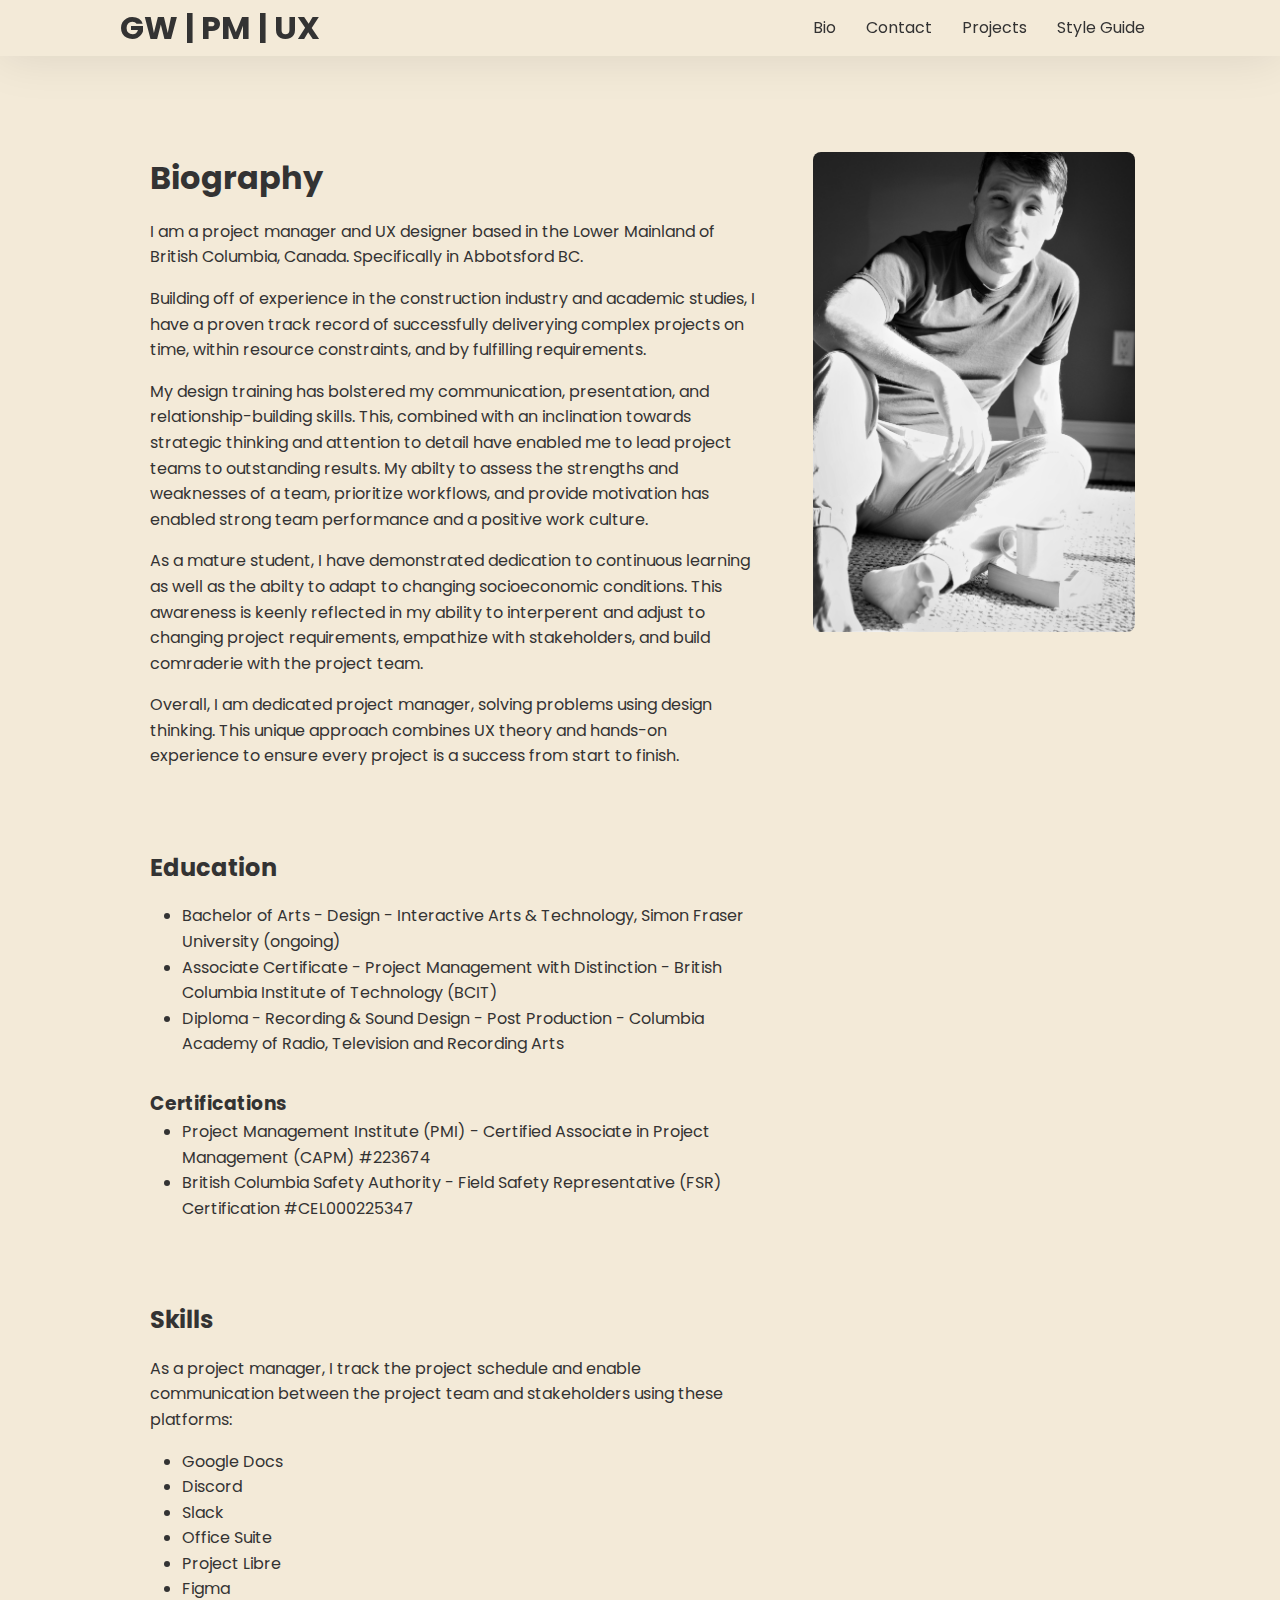
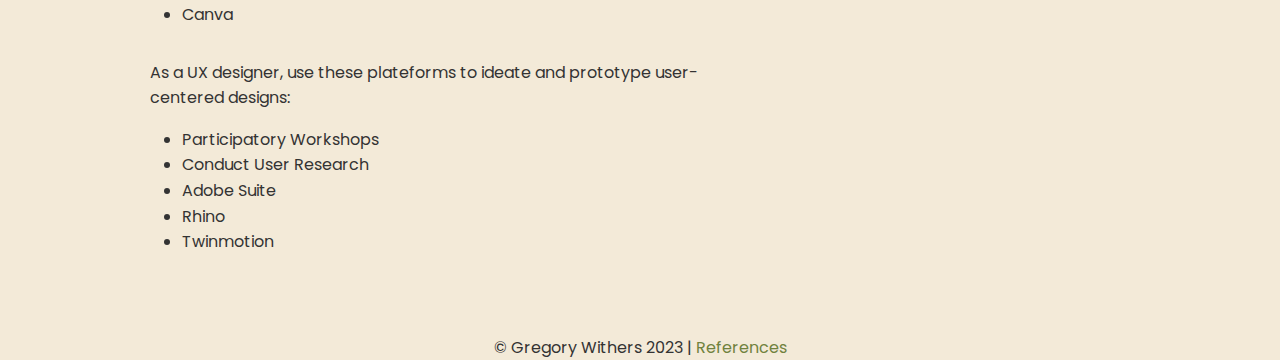
==== bio.html @ a844e64a "add references page and clean up citations" ====
<!DOCTYPE html>
<html lang="en">
<head>
    <meta charset="UTF-8">
    <meta http-equiv="X-UA-Compatible" content="IE=edge">
    <meta name="viewport" content="width=device-width, initial-scale=1.0">

    <link rel="stylesheet" href="/css/style.css">

    <title>Bio - GW | PM | UX</title>
</head>
<body>

    <!-- Wrapper for header content -->
    <header class="showcase">

        <!-- Main container class -->
        <div class="container">
            <nav>
                <h1 class="logo">
                    <a href="index.html">GW | PM | UX</a></h1>
                <ul>
                    <li><a href="bio.html">Bio</a></li>
                    <li><a href="contact.html">Contact</a></li>
                    <li><a href="index.html#projects">Projects</a></li>
                    <li><a href="styleguide.html">Style Guide</a></li>
                </ul>
            </nav>
        </div>

        <!-- STICKY HEADER HERE -->
        <div id="sticky-header">
            <div class="container">
                <nav>
                    <h1 class="logo">
                        <a href="index.html">GW | PM | UX</a></h1>
                    <ul>
                        <li><a href="bio.html">Bio</a></li>
                        <li><a href="contact.html">Contact</a></li>
                        <li><a href="index.html#projects">Projects</a></li>
                        <li><a href="styleguide.html">Style Guide</a></li>
                    </ul>
                </nav>
            </div>
        </div>
    </header>
    
<!-- Tracker div for page scroll -->
<div id="pixel-to-watch"></div>

    <!-- Main Content begins here -->
    <div class="container bio-grid">
        <div class="left-column">
            <div class="container">

                <div class="bio-box">
                <h1>Biography</h1>
                <p class="my-1">
                    I am a project manager and UX designer based in the Lower Mainland of British Columbia, Canada. Specifically in Abbotsford BC.             
                </p>

                <p class="my-1">
                    Building off of experience in the construction industry and academic studies, I have a proven track record of successfully deliverying complex projects on time, within resource constraints, and by fulfilling requirements.
                </p>

                <p class="my-1">
                    My design training has bolstered my communication, presentation, and relationship-building skills. This, combined with an inclination towards strategic thinking and attention to detail have enabled me to lead project teams to outstanding results. My abilty to assess the strengths and weaknesses of a team, prioritize workflows, and provide motivation has enabled strong team performance and a positive work culture.
                </p>

                <p class="my-1">
                    As a mature student, I have demonstrated dedication to continuous learning as well as the abilty to adapt to changing socioeconomic conditions. This awareness is keenly reflected in my ability to interperent and adjust to changing project requirements, empathize with stakeholders, and build comraderie with the project team. 
                </p>

                <p class="my-1">
                    Overall, I am dedicated project manager, solving problems using design thinking. This unique approach combines UX theory and hands-on experience to ensure every project is a success from start to finish. 
                </p>
            </div>
        </div>

            <div class="container">
                <div class="bio-box">
                <h2>Education</h2>

                <p class="my-1">
                    <ul>
                        <li>Bachelor of Arts - Design - Interactive Arts & Technology, Simon Fraser University (ongoing)</li>
                        <li>Associate Certificate - Project Management with Distinction - British Columbia Institute of Technology (BCIT)</li>
                        <li>Diploma - Recording & Sound Design - Post Production - Columbia Academy of Radio, Television and Recording Arts</li>
                    </ul>
                </p>

                <p class="my-1">
                    <h3>Certifications</h3>
                    <ul>
                        <li>Project Management Institute (PMI) - Certified Associate in Project Management (CAPM) #223674</li>
                        <li>British Columbia Safety Authority - Field Safety Representative (FSR) Certification #CEL000225347</li>
                    </ul>
                </p>
            </div>
        </div>

            <div class="container">
                <div class="bio-box">
                <h2>Skills</h2>

                <p class="my-1">
                    As a project manager, I track the project schedule and enable communication between the project team and stakeholders using these platforms:
                    <ul>
                        <li>Google Docs</li>
                        <li>Discord</li>
                        <li>Slack</li>
                        <li>Office Suite</li>
                        <li>Project Libre</li>
                        <li>Figma</li>
                        <li>Canva</li>
                    </ul> 
                </p>

                <p class="my-1">
                    As a UX designer, use these plateforms to ideate and prototype user-centered designs:
                    
                    <ul>
                        <li>Participatory Workshops</li>
                        <li>Conduct User Research</li>
                        <li>Adobe Suite</li>
                        <li>Rhino</li>
                        <li>Twinmotion</li>
                    </ul>
                </p>
            </div>
        </div>
    </div>

        <div class="right-column">

            <img class="hero-image" src="img/GW_self_portrait.jpg">

        </div>
    </div>

    <!-- Footer Content Here -->
    <footer class="container footer">
        <div>
            &#169; Gregory Withers 2023 | <a href="citations.html">References</a>
        </div>
    </footer>

<!-- JS HERE -->
<script src="/js/observer.js"></script>

</body>
</html>
---- css/style.css ----
@import"https://fonts.googleapis.com/css2?family=Poppins:wght@100;300;400;700;900&display=swap";@import"https://fonts.googleapis.com/css2?family=Open+Sans:wght@300;400;700&display=swap";*{box-sizing:border-box;margin:0;padding:0}body{background-color:#f3ead8;font-family:Poppins,Open Sans,Helvetica,Arial,sans-serif;line-height:1.6;color:#333}img{border-radius:8px;height:30rem;-o-object-fit:cover;object-fit:cover;-o-object-position:top;object-position:top;max-width:100%}a{text-decoration:none;color:#70823e}p{max-width:38rem}#projects{padding-top:100px;margin-top:-100px}#project1{padding-top:100px;margin-top:-100px}#project2{padding-top:100px;margin-top:-100px}.showcase{background-color:#f3ead8;color:#333;margin-bottom:6rem}.showcase nav{display:flex;align-items:center;justify-content:space-between}.showcase nav a{text-decoration:none;color:#333;transition:color .25s}.showcase nav a:hover{color:#70823e}.showcase nav ul{display:flex;list-style:none}.showcase nav li{padding:15px}.showcase .hero{padding-right:1.5rem;margin-right:5rem}.showcase .hero-image{height:300px;width:300px}.showcase-content{height:100vh;display:flex;align-items:center;justify-content:center;padding-bottom:7rem}.showcase-content img{width:50%}.showcase-content h1{font-size:50px;line-height:1.2;margin-bottom:.25rem}#sticky-header{position:fixed;top:0;left:0;width:100%;box-shadow:0 0 50px rgba(0,0,0,.1);z-index:1;background-color:#f3ead8;color:#333}#sticky-header nav{display:flex;align-items:center;justify-content:space-between}#sticky-header nav a{text-decoration:none;color:#333;transition:color .25s}#sticky-header nav a:hover{color:#70823e}#sticky-header nav ul{display:flex;list-style:none}#sticky-header nav li{padding:15px}.guide-grid{display:grid;grid-template-columns:1fr 1fr 1fr;-moz-column-gap:3rem;column-gap:3rem}.guide-grid .column,.guide-grid .right,.guide-grid .middle,.guide-grid .left{width:100%;display:flex;flex-direction:column;justify-content:flex-start;margin-top:1rem;margin-bottom:10rem;padding:0}.guide-grid .column p,.guide-grid .right p,.guide-grid .middle p,.guide-grid .left p{margin:1rem 0}.guide-grid .column .container,.guide-grid .right .container,.guide-grid .middle .container,.guide-grid .left .container{margin:0}.guide-grid .example-showcase{background-color:#f3ead8;color:#333;display:flex;flex-direction:column;height:40%}.guide-grid .example-showcase nav{display:flex;flex-direction:column;align-items:left;justify-content:space-between}.guide-grid .example-showcase nav a{text-decoration:none;color:#333;transition:color .25s}.guide-grid .example-showcase nav a:hover{color:#70823e}.guide-grid .example-showcase nav ul{display:flex;flex-direction:column;align-items:left;list-style:none}.guide-grid .example-showcase nav li{padding:0}.font-box{display:flex;flex-direction:column;align-items:left;justify-self:flex-start}.example-font-1{font-family:Poppins}.example-font-2{font-family:Open Sans}.example-font-3{font-family:Helvetica}.example-font-4{font-family:Arial}.example-colour-0,.example-colour-6,.example-colour-5,.example-colour-4,.example-colour-3,.example-colour-2,.example-colour-1{background-color:gray;border-radius:8px;padding:1rem;margin:.5rem 0}.example-colour-1{background-color:#70823e}.example-colour-2{background-color:#dfcf99}.example-colour-3{background-color:#e0b44a}.example-colour-4{background-color:#d8853f}.example-colour-5{background-color:#f3ead8}.example-colour-6{background-color:#866c5a}.example-list{padding:0;margin-left:0;display:flex;flex-direction:column;justify-content:left;align-items:left}.example-nav a{text-decoration:none;color:#333;transition:color .25s}.example-nav a:hover{color:#70823e}.bio-grid{display:grid;grid-template-columns:2fr 1fr}.project-grid{display:grid;grid-template-columns:1fr 1fr;-moz-column-gap:2rem;column-gap:2rem;margin-bottom:6rem}.project-grid .column,.project-grid .guide-grid .left,.guide-grid .project-grid .left,.project-grid .guide-grid .middle,.guide-grid .project-grid .middle,.project-grid .guide-grid .right,.guide-grid .project-grid .right{display:flex;flex-direction:column;justify-content:center;align-items:center;margin-bottom:3rem}.project-title{text-align:center;margin-bottom:1rem}.project-flow{display:flex;flex-direction:column;margin-bottom:6rem}.project-flow .flow-row{display:grid;grid-template-columns:1fr 1fr;-moz-column-gap:2rem;column-gap:2rem;margin-bottom:2rem}.thumb{justify-content:center;max-height:300px;max-width:425px;transition:transform .5s}.thumb:hover{transform:scale(0.95)}.slideshow-container{max-width:1000px;position:relative;margin:auto}.mySlides1,.mySlides2,.mySlides3,.mySlides4,.mySlides5,.mySlides6,.mySlides7,.mySlides8{display:none}.prev,.next{cursor:pointer;position:absolute;top:50%;width:auto;margin-top:-22px;padding:16px;color:#fff;font-size:2rem;font-weight:bold;transition:.6s ease;border-radius:0 3px 3px 0;-webkit-user-select:none;-moz-user-select:none;user-select:none}.next{right:0;border-radius:3px 0 0 3px}.prev:hover,.next:hover{background-color:#f1f1f1;color:#000}.text{color:#f2f2f2;padding:8px 12px;position:absolute;bottom:8px;width:100%;text-align:center}.dot{cursor:pointer;height:15px;width:15px;margin:0 2px;background-color:#bbb;border-radius:50%;display:inline-block;transition:background-color .6s ease}.active,.dot:hover{background-color:#717171}.fade{animation-name:fade;animation-duration:1.5s}@keyframes fade{from{opacity:.4}to{opacity:1}}.video-box{margin-bottom:5rem}.bio-box{margin-bottom:5rem}.bio-box ul{margin-left:2rem;margin-bottom:2rem}.video-box{display:flex;justify-content:center;align-items:center}iframe{margin-top:1rem;margin-bottom:2rem}.container{max-width:1100px;padding:0 30px;margin:0 auto;overflow:auto}.contact-info{display:flex;flex-direction:column;justify-content:space-evenly;align-items:center;height:50vh}footer{text-align:center}#pixel-to-watch{position:absolute;width:1px;height:1px;top:100px;left:0}.references{margin-bottom:5rem}.m-1{margin:1rem}.my-1{margin:1rem 0}.p-1{padding:1rem}.py-1{padding:1rem 0}.m-2{margin:2rem}.my-2{margin:2rem 0}.p-2{padding:2rem}.py-2{padding:2rem 0}.m-3{margin:3rem}.my-3{margin:3rem 0}.p-3{padding:3rem}.py-3{padding:3rem 0}.m-4{margin:4rem}.my-4{margin:4rem 0}.p-4{padding:4rem}.py-4{padding:4rem 0}.m-5{margin:5rem}.my-5{margin:5rem 0}.p-5{padding:5rem}.py-5{padding:5rem 0}.btn-tertiary,.btn-secondary,.btn-primary{display:inline-block;border-radius:5px;padding:8px 20px;margin:3px;max-width:500px;transition:transform .5s}.btn-tertiary:hover,.btn-secondary:hover,.btn-primary:hover{transform:scale(0.95);cursor:pointer}.btn-primary{background-color:#70823e;color:#fff}.btn-secondary{background-color:#94ab52;color:#fff}.btn-tertiary{background-color:#b0c17e;color:#fff}.btn-stack{display:flex;flex-direction:row;justify-content:flex-start;align-items:start}.img-link{-o-object-fit:cover;object-fit:cover;width:200px;height:200px;border-radius:50%;transition:transform .5s}.img-link:hover{transform:scale(0.95)}.image-link-box{display:flex;justify-content:flex-start;align-items:center}@media(max-width: 700px){.showcase .logo{white-space:nowrap}.showcase nav{display:flex;flex-direction:column}.showcase .hero{padding-left:0;padding-right:0;margin-left:0;margin-right:0}.showcase .hero .myRole{margin-top:1rem}.showcase .btn-stack{margin-top:4rem}.showcase-content{text-align:center}.showcase-content img{display:none}.btn-stack{display:flex;flex-direction:column;justify-content:space-evenly;align-items:center}.btn-primary,.btn-secondary,.btn-tertiary{width:100%}.guide-grid{display:grid;grid-template-columns:1fr}}@media(max-width: 800px){.project-grid{display:flex;flex-direction:column}.project-flow{display:flex;flex-direction:column;margin-bottom:6rem}.project-flow .flow-row{display:grid;grid-template-columns:1fr;-moz-column-gap:2rem;column-gap:2rem;margin-bottom:2rem}.bio-grid{display:grid;grid-template-columns:1fr}.hero-image{display:none}}/*# sourceMappingURL=style.css.map */
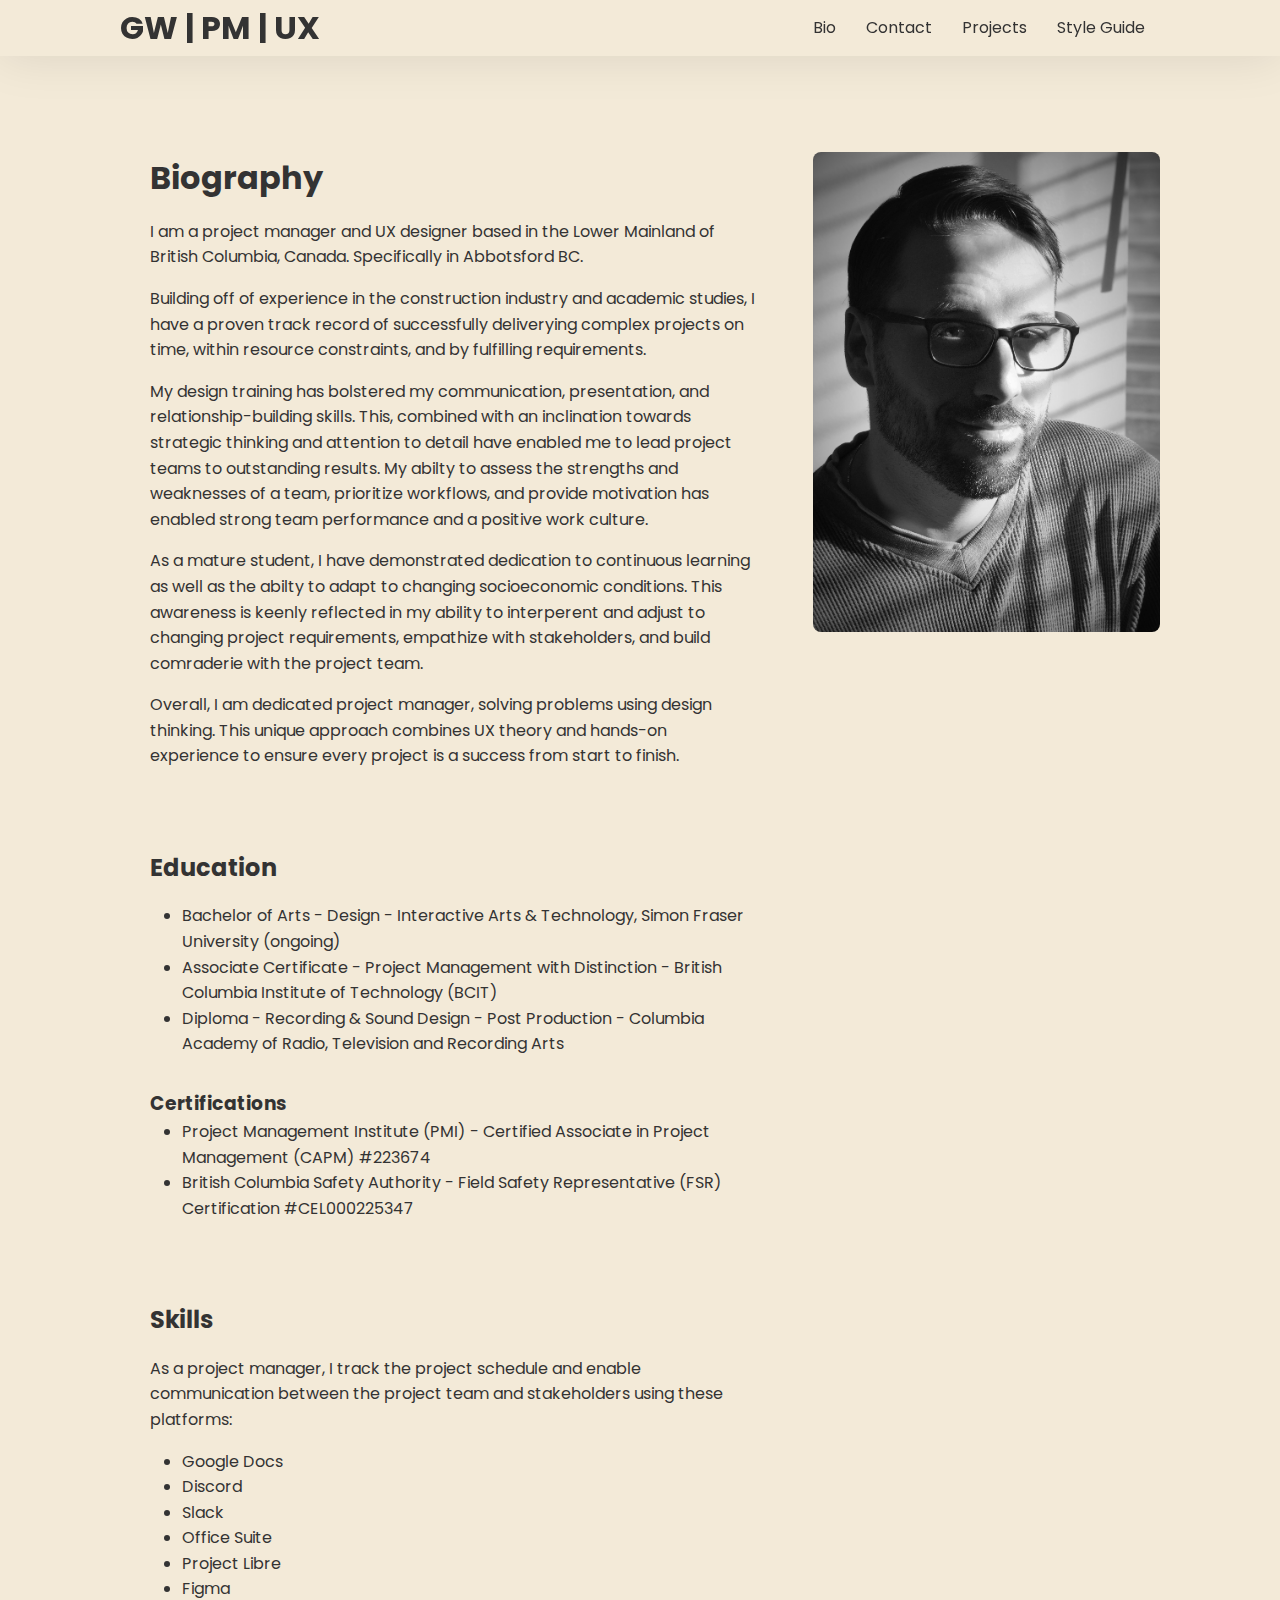
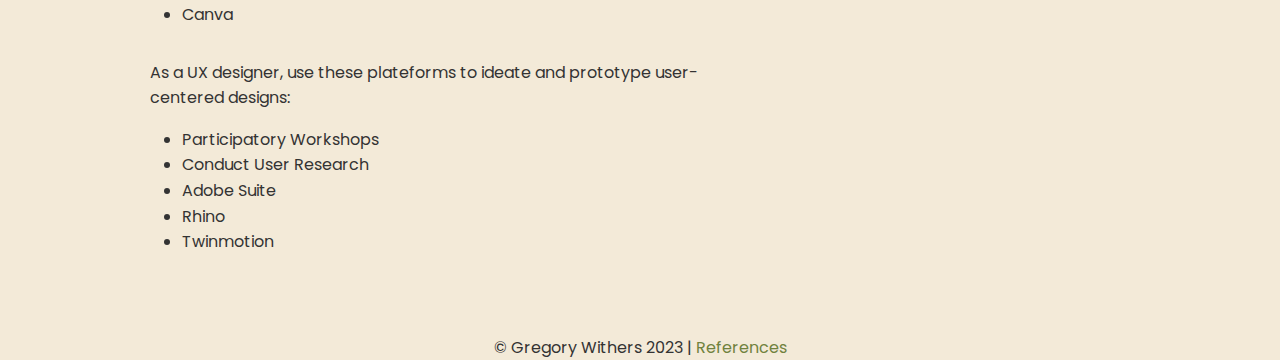
==== commit 4dd07042: "add bio portrait" ====
--- a/bio.html
+++ b/bio.html
@@ -133,7 +133,7 @@
 
         <div class="right-column">
 
-            <img class="hero-image" src="img/GW_self_portrait.jpg">
+            <img class="hero-image" src="img/GW_close_portrait.jpg">
 
         </div>
     </div>
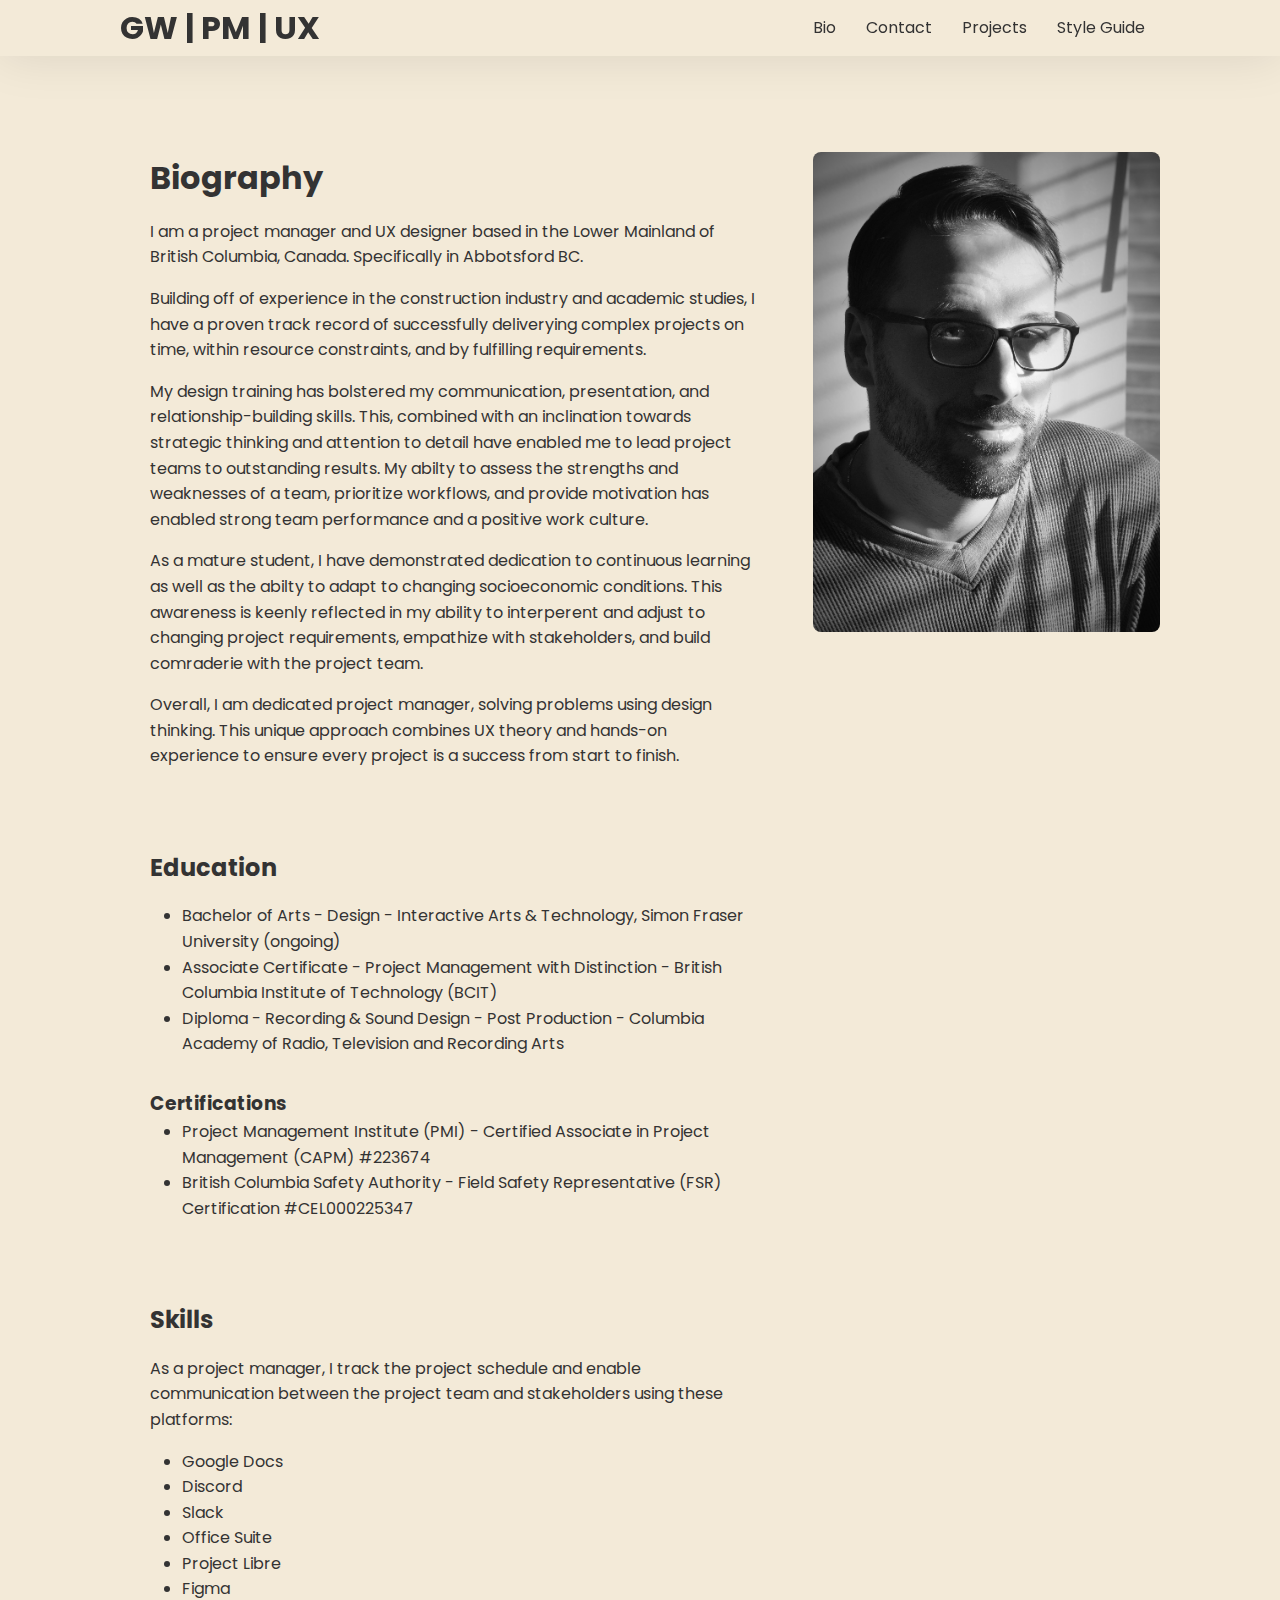
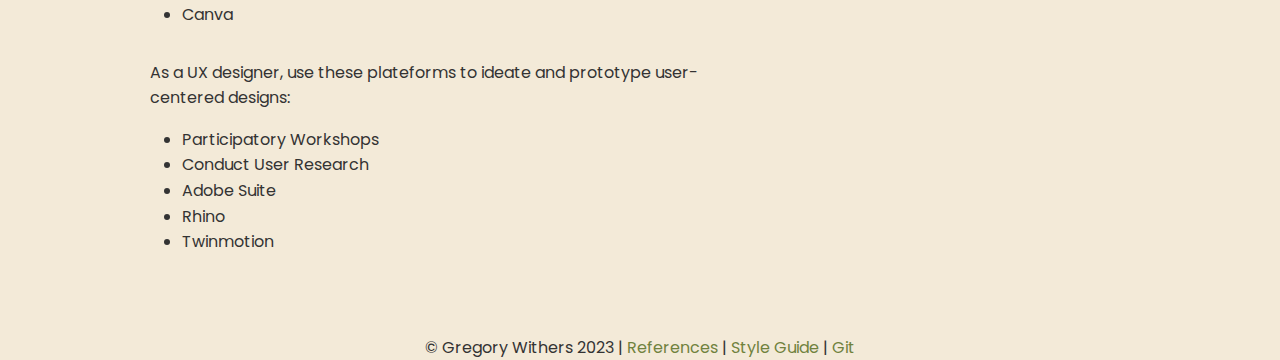
==== commit 8c3f5f31: "update image link and footer with assignment spec" ====
--- a/bio.html
+++ b/bio.html
@@ -141,7 +141,7 @@
     <!-- Footer Content Here -->
     <footer class="container footer">
         <div>
-            &#169; Gregory Withers 2023 | <a href="citations.html">References</a>
+            &#169; Gregory Withers 2023 | <a href="citations.html">References</a> | <a href="styleguide.html">Style Guide</a> | <a href="https://github.com/electricBeard/portfolio">Git</a>
         </div>
     </footer>
 
--- a/css/style.css
+++ b/css/style.css
@@ -1 +1 @@
-@import"https://fonts.googleapis.com/css2?family=Poppins:wght@100;300;400;700;900&display=swap";@import"https://fonts.googleapis.com/css2?family=Open+Sans:wght@300;400;700&display=swap";*{box-sizing:border-box;margin:0;padding:0}body{background-color:#f3ead8;font-family:Poppins,Open Sans,Helvetica,Arial,sans-serif;line-height:1.6;color:#333}img{border-radius:8px;height:30rem;-o-object-fit:cover;object-fit:cover;-o-object-position:top;object-position:top;max-width:100%}a{text-decoration:none;color:#70823e}p{max-width:38rem}#projects{padding-top:100px;margin-top:-100px}#project1{padding-top:100px;margin-top:-100px}#project2{padding-top:100px;margin-top:-100px}.showcase{background-color:#f3ead8;color:#333;margin-bottom:6rem}.showcase nav{display:flex;align-items:center;justify-content:space-between}.showcase nav a{text-decoration:none;color:#333;transition:color .25s}.showcase nav a:hover{color:#70823e}.showcase nav ul{display:flex;list-style:none}.showcase nav li{padding:15px}.showcase .hero{padding-right:1.5rem;margin-right:5rem}.showcase .hero-image{height:300px;width:300px}.showcase-content{height:100vh;display:flex;align-items:center;justify-content:center;padding-bottom:7rem}.showcase-content img{width:50%}.showcase-content h1{font-size:50px;line-height:1.2;margin-bottom:.25rem}#sticky-header{position:fixed;top:0;left:0;width:100%;box-shadow:0 0 50px rgba(0,0,0,.1);z-index:1;background-color:#f3ead8;color:#333}#sticky-header nav{display:flex;align-items:center;justify-content:space-between}#sticky-header nav a{text-decoration:none;color:#333;transition:color .25s}#sticky-header nav a:hover{color:#70823e}#sticky-header nav ul{display:flex;list-style:none}#sticky-header nav li{padding:15px}.guide-grid{display:grid;grid-template-columns:1fr 1fr 1fr;-moz-column-gap:3rem;column-gap:3rem}.guide-grid .column,.guide-grid .right,.guide-grid .middle,.guide-grid .left{width:100%;display:flex;flex-direction:column;justify-content:flex-start;margin-top:1rem;margin-bottom:10rem;padding:0}.guide-grid .column p,.guide-grid .right p,.guide-grid .middle p,.guide-grid .left p{margin:1rem 0}.guide-grid .column .container,.guide-grid .right .container,.guide-grid .middle .container,.guide-grid .left .container{margin:0}.guide-grid .example-showcase{background-color:#f3ead8;color:#333;display:flex;flex-direction:column;height:40%}.guide-grid .example-showcase nav{display:flex;flex-direction:column;align-items:left;justify-content:space-between}.guide-grid .example-showcase nav a{text-decoration:none;color:#333;transition:color .25s}.guide-grid .example-showcase nav a:hover{color:#70823e}.guide-grid .example-showcase nav ul{display:flex;flex-direction:column;align-items:left;list-style:none}.guide-grid .example-showcase nav li{padding:0}.font-box{display:flex;flex-direction:column;align-items:left;justify-self:flex-start}.example-font-1{font-family:Poppins}.example-font-2{font-family:Open Sans}.example-font-3{font-family:Helvetica}.example-font-4{font-family:Arial}.example-colour-0,.example-colour-6,.example-colour-5,.example-colour-4,.example-colour-3,.example-colour-2,.example-colour-1{background-color:gray;border-radius:8px;padding:1rem;margin:.5rem 0}.example-colour-1{background-color:#70823e}.example-colour-2{background-color:#dfcf99}.example-colour-3{background-color:#e0b44a}.example-colour-4{background-color:#d8853f}.example-colour-5{background-color:#f3ead8}.example-colour-6{background-color:#866c5a}.example-list{padding:0;margin-left:0;display:flex;flex-direction:column;justify-content:left;align-items:left}.example-nav a{text-decoration:none;color:#333;transition:color .25s}.example-nav a:hover{color:#70823e}.bio-grid{display:grid;grid-template-columns:2fr 1fr}.project-grid{display:grid;grid-template-columns:1fr 1fr;-moz-column-gap:2rem;column-gap:2rem;margin-bottom:6rem}.project-grid .column,.project-grid .guide-grid .left,.guide-grid .project-grid .left,.project-grid .guide-grid .middle,.guide-grid .project-grid .middle,.project-grid .guide-grid .right,.guide-grid .project-grid .right{display:flex;flex-direction:column;justify-content:center;align-items:center;margin-bottom:3rem}.project-title{text-align:center;margin-bottom:1rem}.project-flow{display:flex;flex-direction:column;margin-bottom:6rem}.project-flow .flow-row{display:grid;grid-template-columns:1fr 1fr;-moz-column-gap:2rem;column-gap:2rem;margin-bottom:2rem}.thumb{justify-content:center;max-height:300px;max-width:425px;transition:transform .5s}.thumb:hover{transform:scale(0.95)}.slideshow-container{max-width:1000px;position:relative;margin:auto}.mySlides1,.mySlides2,.mySlides3,.mySlides4,.mySlides5,.mySlides6,.mySlides7,.mySlides8{display:none}.prev,.next{cursor:pointer;position:absolute;top:50%;width:auto;margin-top:-22px;padding:16px;color:#fff;font-size:2rem;font-weight:bold;transition:.6s ease;border-radius:0 3px 3px 0;-webkit-user-select:none;-moz-user-select:none;user-select:none}.next{right:0;border-radius:3px 0 0 3px}.prev:hover,.next:hover{background-color:#f1f1f1;color:#000}.text{color:#f2f2f2;padding:8px 12px;position:absolute;bottom:8px;width:100%;text-align:center}.dot{cursor:pointer;height:15px;width:15px;margin:0 2px;background-color:#bbb;border-radius:50%;display:inline-block;transition:background-color .6s ease}.active,.dot:hover{background-color:#717171}.fade{animation-name:fade;animation-duration:1.5s}@keyframes fade{from{opacity:.4}to{opacity:1}}.video-box{margin-bottom:5rem}.bio-box{margin-bottom:5rem}.bio-box ul{margin-left:2rem;margin-bottom:2rem}.video-box{display:flex;justify-content:center;align-items:center}iframe{margin-top:1rem;margin-bottom:2rem}.container{max-width:1100px;padding:0 30px;margin:0 auto;overflow:auto}.contact-info{display:flex;flex-direction:column;justify-content:space-evenly;align-items:center;height:50vh}footer{text-align:center}#pixel-to-watch{position:absolute;width:1px;height:1px;top:100px;left:0}.references{margin-bottom:5rem}.m-1{margin:1rem}.my-1{margin:1rem 0}.p-1{padding:1rem}.py-1{padding:1rem 0}.m-2{margin:2rem}.my-2{margin:2rem 0}.p-2{padding:2rem}.py-2{padding:2rem 0}.m-3{margin:3rem}.my-3{margin:3rem 0}.p-3{padding:3rem}.py-3{padding:3rem 0}.m-4{margin:4rem}.my-4{margin:4rem 0}.p-4{padding:4rem}.py-4{padding:4rem 0}.m-5{margin:5rem}.my-5{margin:5rem 0}.p-5{padding:5rem}.py-5{padding:5rem 0}.btn-tertiary,.btn-secondary,.btn-primary{display:inline-block;border-radius:5px;padding:8px 20px;margin:3px;max-width:500px;transition:transform .5s}.btn-tertiary:hover,.btn-secondary:hover,.btn-primary:hover{transform:scale(0.95);cursor:pointer}.btn-primary{background-color:#70823e;color:#fff}.btn-secondary{background-color:#94ab52;color:#fff}.btn-tertiary{background-color:#b0c17e;color:#fff}.btn-stack{display:flex;flex-direction:row;justify-content:flex-start;align-items:start}.img-link{-o-object-fit:cover;object-fit:cover;width:200px;height:200px;border-radius:50%;transition:transform .5s}.img-link:hover{transform:scale(0.95)}.image-link-box{display:flex;justify-content:flex-start;align-items:center}@media(max-width: 700px){.showcase .logo{white-space:nowrap}.showcase nav{display:flex;flex-direction:column}.showcase .hero{padding-left:0;padding-right:0;margin-left:0;margin-right:0}.showcase .hero .myRole{margin-top:1rem}.showcase .btn-stack{margin-top:4rem}.showcase-content{text-align:center}.showcase-content img{display:none}.btn-stack{display:flex;flex-direction:column;justify-content:space-evenly;align-items:center}.btn-primary,.btn-secondary,.btn-tertiary{width:100%}.guide-grid{display:grid;grid-template-columns:1fr}}@media(max-width: 800px){.project-grid{display:flex;flex-direction:column}.project-flow{display:flex;flex-direction:column;margin-bottom:6rem}.project-flow .flow-row{display:grid;grid-template-columns:1fr;-moz-column-gap:2rem;column-gap:2rem;margin-bottom:2rem}.bio-grid{display:grid;grid-template-columns:1fr}.hero-image{display:none}}/*# sourceMappingURL=style.css.map */+@import"https://fonts.googleapis.com/css2?family=Poppins:wght@100;300;400;700;900&display=swap";@import"https://fonts.googleapis.com/css2?family=Open+Sans:wght@300;400;700&display=swap";*{box-sizing:border-box;margin:0;padding:0}body{background-color:#f3ead8;font-family:Poppins,Open Sans,Helvetica,Arial,sans-serif;line-height:1.6;color:#333}img{border-radius:8px;height:30rem;-o-object-fit:cover;object-fit:cover;-o-object-position:top;object-position:top;max-width:100%}a{text-decoration:none;color:#70823e}p{max-width:38rem}#projects{padding-top:100px;margin-top:-100px}#project1{padding-top:100px;margin-top:-100px}#project2{padding-top:100px;margin-top:-100px}.showcase{background-color:#f3ead8;color:#333;margin-bottom:6rem}.showcase nav{display:flex;align-items:center;justify-content:space-between}.showcase nav a{text-decoration:none;color:#333;transition:color .25s}.showcase nav a:hover{color:#70823e}.showcase nav ul{display:flex;list-style:none}.showcase nav li{padding:15px}.showcase .hero{padding-right:1.5rem;margin-right:5rem}.showcase .hero-image{height:300px;width:300px}.showcase-content{height:100vh;display:flex;align-items:center;justify-content:center;padding-bottom:7rem}.showcase-content img{width:50%}.showcase-content h1{font-size:50px;line-height:1.2;margin-bottom:.25rem}#sticky-header{position:fixed;top:0;left:0;width:100%;box-shadow:0 0 50px rgba(0,0,0,.1);z-index:1;background-color:#f3ead8;color:#333}#sticky-header nav{display:flex;align-items:center;justify-content:space-between}#sticky-header nav a{text-decoration:none;color:#333;transition:color .25s}#sticky-header nav a:hover{color:#70823e}#sticky-header nav ul{display:flex;list-style:none}#sticky-header nav li{padding:15px}.guide-grid{display:grid;grid-template-columns:1fr 1fr 1fr;-moz-column-gap:3rem;column-gap:3rem}.guide-grid .column,.guide-grid .right,.guide-grid .middle,.guide-grid .left{width:100%;display:flex;flex-direction:column;justify-content:flex-start;margin-top:1rem;margin-bottom:10rem;padding:0}.guide-grid .column p,.guide-grid .right p,.guide-grid .middle p,.guide-grid .left p{margin:1rem 0}.guide-grid .column .container,.guide-grid .right .container,.guide-grid .middle .container,.guide-grid .left .container{margin:0}.guide-grid .example-showcase{background-color:#f3ead8;color:#333;display:flex;flex-direction:column;height:40%}.guide-grid .example-showcase .logo{margin-top:1rem;margin-bottom:1rem}.guide-grid .example-showcase nav{display:flex;flex-direction:column;align-items:left;justify-content:space-between}.guide-grid .example-showcase nav a{text-decoration:none;color:#333;transition:color .25s}.guide-grid .example-showcase nav a:hover{color:#70823e}.guide-grid .example-showcase nav ul{display:flex;flex-direction:column;align-items:left;list-style:none}.guide-grid .example-showcase nav li{padding:0}.font-box{display:flex;flex-direction:column;align-items:left;justify-self:flex-start}.example-font-1{font-family:Poppins}.example-font-2{font-family:Open Sans}.example-font-3{font-family:Helvetica}.example-font-4{font-family:Arial}.example-colour-0,.example-colour-6,.example-colour-5,.example-colour-4,.example-colour-3,.example-colour-2,.example-colour-1{background-color:gray;border-radius:8px;padding:1rem;margin:.5rem 0}.example-colour-1{background-color:#70823e}.example-colour-2{background-color:#dfcf99}.example-colour-3{background-color:#e0b44a}.example-colour-4{background-color:#d8853f}.example-colour-5{background-color:#f3ead8}.example-colour-6{background-color:#866c5a}.example-list{padding:0;margin-left:0;display:flex;flex-direction:column;justify-content:left;align-items:left}.example-nav a{text-decoration:none;color:#333;transition:color .25s}.example-nav a:hover{color:#70823e}.bio-grid{display:grid;grid-template-columns:2fr 1fr}.project-grid{display:grid;grid-template-columns:1fr 1fr;-moz-column-gap:2rem;column-gap:2rem;margin-bottom:6rem}.project-grid .column,.project-grid .guide-grid .left,.guide-grid .project-grid .left,.project-grid .guide-grid .middle,.guide-grid .project-grid .middle,.project-grid .guide-grid .right,.guide-grid .project-grid .right{display:flex;flex-direction:column;justify-content:center;align-items:center;margin-bottom:3rem}.project-title{text-align:center;margin-bottom:1rem}.project-flow{display:flex;flex-direction:column;margin-bottom:6rem}.project-flow .flow-row{display:grid;grid-template-columns:1fr 1fr;-moz-column-gap:2rem;column-gap:2rem;margin-bottom:2rem}.thumb{justify-content:center;max-height:300px;max-width:425px;transition:transform .5s}.thumb:hover{transform:scale(0.95)}.slideshow-container{max-width:1000px;position:relative;margin:auto}.mySlides1,.mySlides2,.mySlides3,.mySlides4,.mySlides5,.mySlides6,.mySlides7,.mySlides8{display:none}.prev,.next{cursor:pointer;position:absolute;top:50%;width:auto;margin-top:-22px;padding:16px;color:#fff;font-size:2rem;font-weight:bold;transition:.6s ease;border-radius:0 3px 3px 0;-webkit-user-select:none;-moz-user-select:none;user-select:none}.next{right:0;border-radius:3px 0 0 3px}.prev:hover,.next:hover{background-color:#f1f1f1;color:#000}.text{color:#f2f2f2;padding:8px 12px;position:absolute;bottom:8px;width:100%;text-align:center}.dot{cursor:pointer;height:15px;width:15px;margin:0 2px;background-color:#bbb;border-radius:50%;display:inline-block;transition:background-color .6s ease}.active,.dot:hover{background-color:#717171}.fade{animation-name:fade;animation-duration:1.5s}@keyframes fade{from{opacity:.4}to{opacity:1}}.video-box{margin-bottom:5rem}.bio-box{margin-bottom:5rem}.bio-box ul{margin-left:2rem;margin-bottom:2rem}.video-box{display:flex;justify-content:center;align-items:center}iframe{margin-top:1rem;margin-bottom:2rem}.container{max-width:1100px;padding:0 30px;margin:0 auto;overflow:auto}.contact-info{display:flex;flex-direction:column;justify-content:space-evenly;align-items:center;height:50vh}footer{text-align:center}#pixel-to-watch{position:absolute;width:1px;height:1px;top:100px;left:0}.references{margin-bottom:5rem}.m-1{margin:1rem}.my-1{margin:1rem 0}.p-1{padding:1rem}.py-1{padding:1rem 0}.m-2{margin:2rem}.my-2{margin:2rem 0}.p-2{padding:2rem}.py-2{padding:2rem 0}.m-3{margin:3rem}.my-3{margin:3rem 0}.p-3{padding:3rem}.py-3{padding:3rem 0}.m-4{margin:4rem}.my-4{margin:4rem 0}.p-4{padding:4rem}.py-4{padding:4rem 0}.m-5{margin:5rem}.my-5{margin:5rem 0}.p-5{padding:5rem}.py-5{padding:5rem 0}.btn-tertiary,.btn-secondary,.btn-primary{display:inline-block;border-radius:5px;padding:8px 20px;margin:3px;max-width:500px;transition:transform .5s}.btn-tertiary:hover,.btn-secondary:hover,.btn-primary:hover{transform:scale(0.95);cursor:pointer}.btn-primary{background-color:#70823e;color:#fff}.btn-secondary{background-color:#94ab52;color:#fff}.btn-tertiary{background-color:#b0c17e;color:#fff}.btn-stack{display:flex;flex-direction:row;justify-content:flex-start;align-items:start}.img-link{-o-object-fit:cover;object-fit:cover;width:200px;height:200px;border-radius:50%;transition:transform .5s}.img-link:hover{transform:scale(0.95)}.image-link-box{display:flex;justify-content:flex-start;align-items:center}@media(max-width: 700px){.showcase .logo{white-space:nowrap}.showcase nav{display:flex;flex-direction:column}.showcase .hero{padding-left:0;padding-right:0;margin-left:0;margin-right:0}.showcase .hero .myRole{margin-top:1rem}.showcase .btn-stack{margin-top:4rem}.showcase-content{text-align:center}.showcase-content img{display:none}.btn-stack{display:flex;flex-direction:column;justify-content:space-evenly;align-items:center}.btn-primary,.btn-secondary,.btn-tertiary{width:100%}.guide-grid{display:grid;grid-template-columns:1fr}}@media(max-width: 800px){.project-grid{display:flex;flex-direction:column}.project-flow{display:flex;flex-direction:column;margin-bottom:6rem}.project-flow .flow-row{display:grid;grid-template-columns:1fr;-moz-column-gap:2rem;column-gap:2rem;margin-bottom:2rem}.bio-grid{display:grid;grid-template-columns:1fr}.hero-image{display:none}}/*# sourceMappingURL=style.css.map */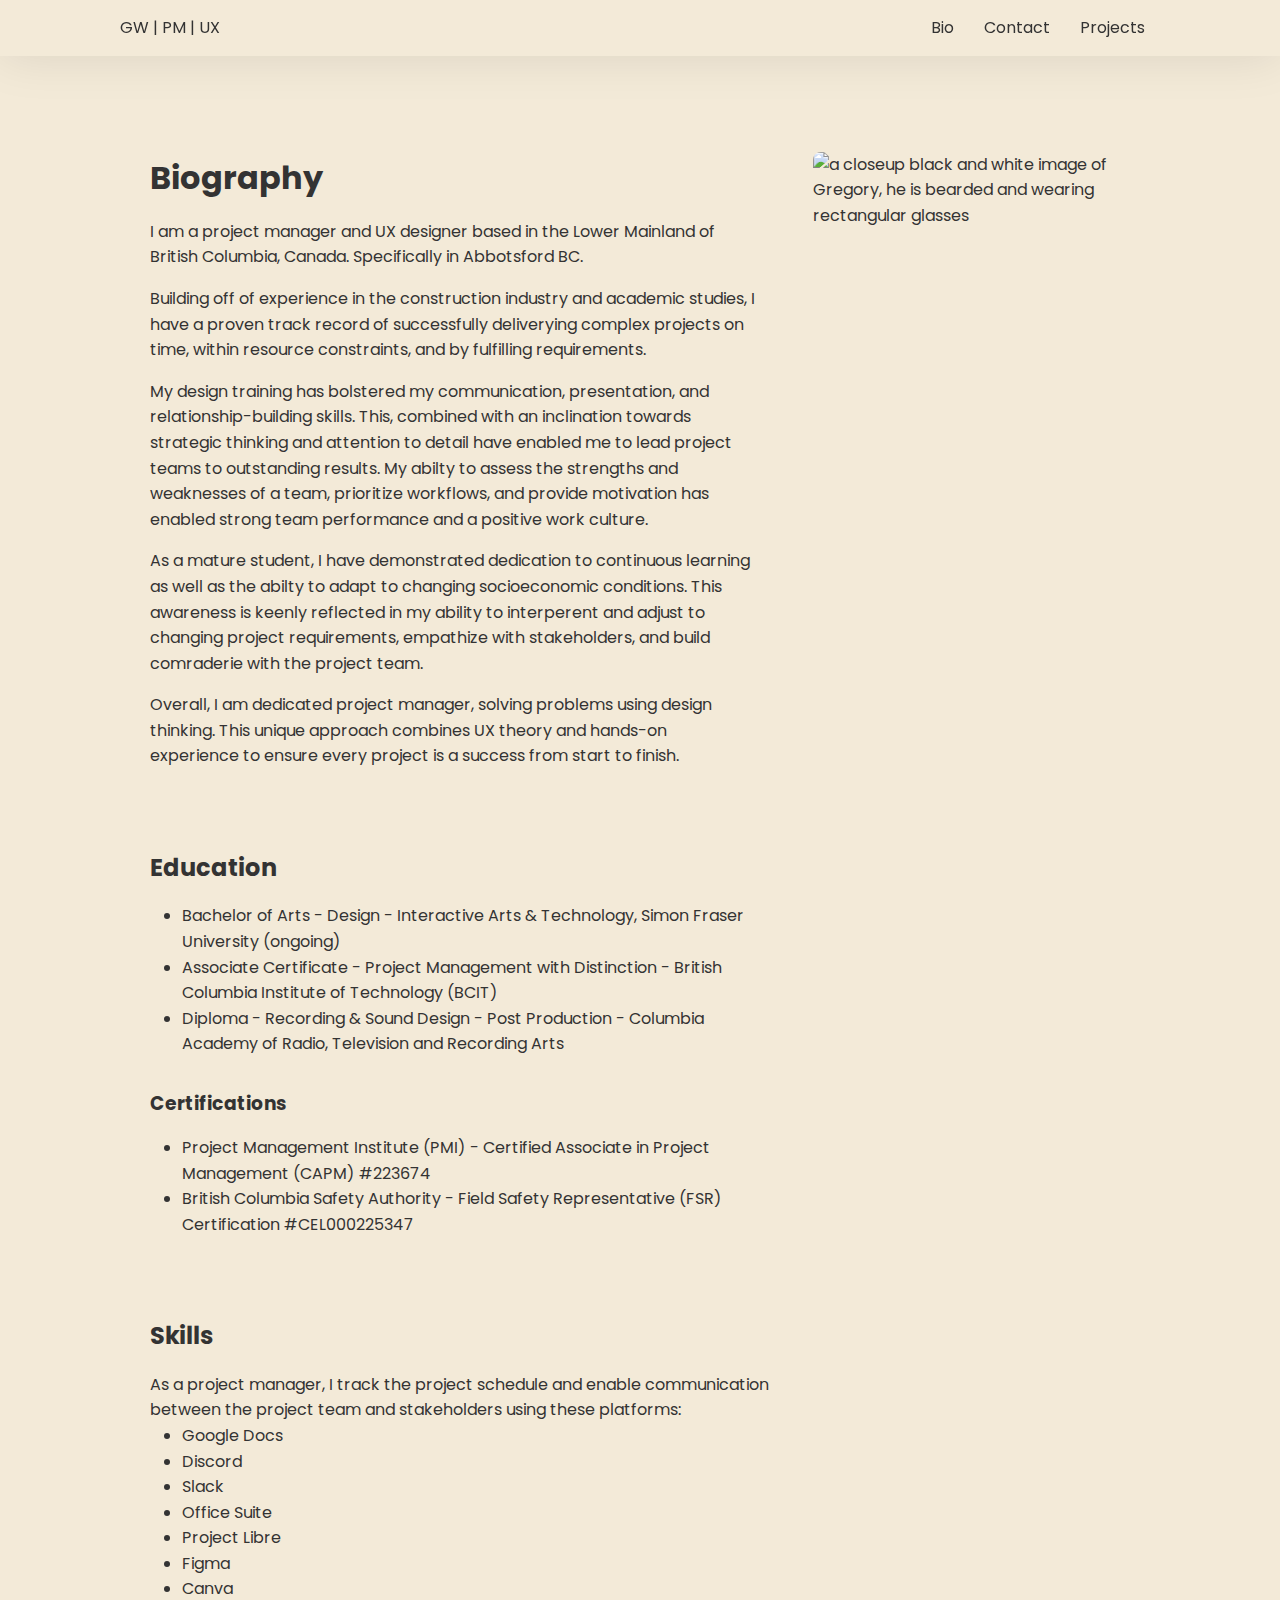
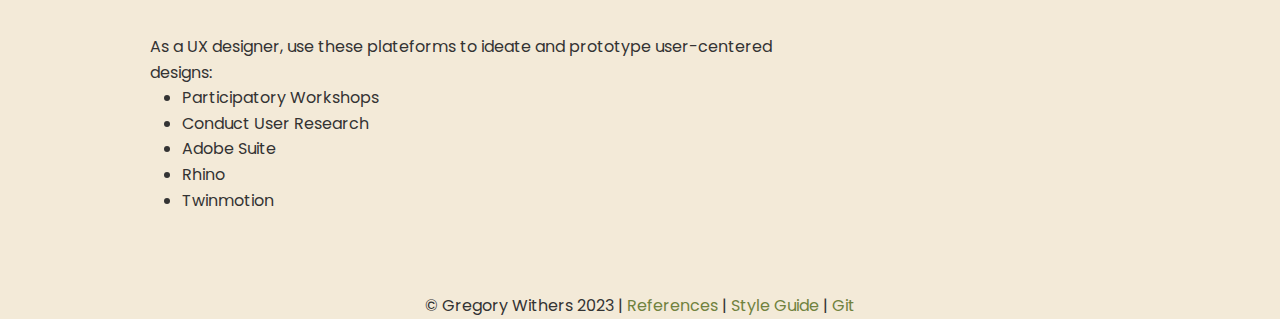
==== commit d1535441: "bio html validated" ====
--- a/bio.html
+++ b/bio.html
@@ -17,13 +17,12 @@
         <!-- Main container class -->
         <div class="container">
             <nav>
-                <h1 class="logo">
-                    <a href="index.html">GW | PM | UX</a></h1>
+                <div class="logo">
+                    <a href="index.html">GW | PM | UX</a></div>
                 <ul>
                     <li><a href="bio.html">Bio</a></li>
                     <li><a href="contact.html">Contact</a></li>
                     <li><a href="index.html#projects">Projects</a></li>
-                    <li><a href="styleguide.html">Style Guide</a></li>
                 </ul>
             </nav>
         </div>
@@ -32,13 +31,12 @@
         <div id="sticky-header">
             <div class="container">
                 <nav>
-                    <h1 class="logo">
-                        <a href="index.html">GW | PM | UX</a></h1>
+                    <div class="logo">
+                        <a href="index.html">GW | PM | UX</a></div>
                     <ul>
                         <li><a href="bio.html">Bio</a></li>
                         <li><a href="contact.html">Contact</a></li>
                         <li><a href="index.html#projects">Projects</a></li>
-                        <li><a href="styleguide.html">Style Guide</a></li>
                     </ul>
                 </nav>
             </div>
@@ -81,21 +79,21 @@
                 <div class="bio-box">
                 <h2>Education</h2>
 
-                <p class="my-1">
+                <div class="my-1">
                     <ul>
                         <li>Bachelor of Arts - Design - Interactive Arts & Technology, Simon Fraser University (ongoing)</li>
                         <li>Associate Certificate - Project Management with Distinction - British Columbia Institute of Technology (BCIT)</li>
                         <li>Diploma - Recording & Sound Design - Post Production - Columbia Academy of Radio, Television and Recording Arts</li>
                     </ul>
-                </p>
+                </div>
 
-                <p class="my-1">
-                    <h3>Certifications</h3>
+                <h3>Certifications</h3>
+                <div class="my-1">
                     <ul>
                         <li>Project Management Institute (PMI) - Certified Associate in Project Management (CAPM) #223674</li>
                         <li>British Columbia Safety Authority - Field Safety Representative (FSR) Certification #CEL000225347</li>
                     </ul>
-                </p>
+                </div>
             </div>
         </div>
 
@@ -103,7 +101,7 @@
                 <div class="bio-box">
                 <h2>Skills</h2>
 
-                <p class="my-1">
+                <div class="my-1">
                     As a project manager, I track the project schedule and enable communication between the project team and stakeholders using these platforms:
                     <ul>
                         <li>Google Docs</li>
@@ -114,9 +112,9 @@
                         <li>Figma</li>
                         <li>Canva</li>
                     </ul> 
-                </p>
+                </div>
 
-                <p class="my-1">
+                <div class="my-1">
                     As a UX designer, use these plateforms to ideate and prototype user-centered designs:
                     
                     <ul>
@@ -126,14 +124,14 @@
                         <li>Rhino</li>
                         <li>Twinmotion</li>
                     </ul>
-                </p>
+                </div>
             </div>
         </div>
     </div>
 
         <div class="right-column">
 
-            <img class="hero-image" src="img/GW_close_portrait.jpg">
+            <img class="hero-image" src="img/greg/GW_close_portrait.jpg" alt="a closeup black and white image of Gregory, he is bearded and wearing rectangular glasses">
 
         </div>
     </div>
--- a/css/style.css
+++ b/css/style.css
@@ -1 +1 @@
-@import"https://fonts.googleapis.com/css2?family=Poppins:wght@100;300;400;700;900&display=swap";@import"https://fonts.googleapis.com/css2?family=Open+Sans:wght@300;400;700&display=swap";*{box-sizing:border-box;margin:0;padding:0}body{background-color:#f3ead8;font-family:Poppins,Open Sans,Helvetica,Arial,sans-serif;line-height:1.6;color:#333}img{border-radius:8px;height:30rem;-o-object-fit:cover;object-fit:cover;-o-object-position:top;object-position:top;max-width:100%}a{text-decoration:none;color:#70823e}p{max-width:38rem}#projects{padding-top:100px;margin-top:-100px}#project1{padding-top:100px;margin-top:-100px}#project2{padding-top:100px;margin-top:-100px}.showcase{background-color:#f3ead8;color:#333;margin-bottom:6rem}.showcase nav{display:flex;align-items:center;justify-content:space-between}.showcase nav a{text-decoration:none;color:#333;transition:color .25s}.showcase nav a:hover{color:#70823e}.showcase nav ul{display:flex;list-style:none}.showcase nav li{padding:15px}.showcase .hero{padding-right:1.5rem;margin-right:5rem}.showcase .hero-image{height:300px;width:300px}.showcase-content{height:100vh;display:flex;align-items:center;justify-content:center;padding-bottom:7rem}.showcase-content img{width:50%}.showcase-content h1{font-size:50px;line-height:1.2;margin-bottom:.25rem}#sticky-header{position:fixed;top:0;left:0;width:100%;box-shadow:0 0 50px rgba(0,0,0,.1);z-index:1;background-color:#f3ead8;color:#333}#sticky-header nav{display:flex;align-items:center;justify-content:space-between}#sticky-header nav a{text-decoration:none;color:#333;transition:color .25s}#sticky-header nav a:hover{color:#70823e}#sticky-header nav ul{display:flex;list-style:none}#sticky-header nav li{padding:15px}.guide-grid{display:grid;grid-template-columns:1fr 1fr 1fr;-moz-column-gap:3rem;column-gap:3rem}.guide-grid .column,.guide-grid .right,.guide-grid .middle,.guide-grid .left{width:100%;display:flex;flex-direction:column;justify-content:flex-start;margin-top:1rem;margin-bottom:10rem;padding:0}.guide-grid .column p,.guide-grid .right p,.guide-grid .middle p,.guide-grid .left p{margin:1rem 0}.guide-grid .column .container,.guide-grid .right .container,.guide-grid .middle .container,.guide-grid .left .container{margin:0}.guide-grid .example-showcase{background-color:#f3ead8;color:#333;display:flex;flex-direction:column;height:40%}.guide-grid .example-showcase .logo{margin-top:1rem;margin-bottom:1rem}.guide-grid .example-showcase nav{display:flex;flex-direction:column;align-items:left;justify-content:space-between}.guide-grid .example-showcase nav a{text-decoration:none;color:#333;transition:color .25s}.guide-grid .example-showcase nav a:hover{color:#70823e}.guide-grid .example-showcase nav ul{display:flex;flex-direction:column;align-items:left;list-style:none}.guide-grid .example-showcase nav li{padding:0}.font-box{display:flex;flex-direction:column;align-items:left;justify-self:flex-start}.example-font-1{font-family:Poppins}.example-font-2{font-family:Open Sans}.example-font-3{font-family:Helvetica}.example-font-4{font-family:Arial}.example-colour-0,.example-colour-6,.example-colour-5,.example-colour-4,.example-colour-3,.example-colour-2,.example-colour-1{background-color:gray;border-radius:8px;padding:1rem;margin:.5rem 0}.example-colour-1{background-color:#70823e}.example-colour-2{background-color:#dfcf99}.example-colour-3{background-color:#e0b44a}.example-colour-4{background-color:#d8853f}.example-colour-5{background-color:#f3ead8}.example-colour-6{background-color:#866c5a}.example-list{padding:0;margin-left:0;display:flex;flex-direction:column;justify-content:left;align-items:left}.example-nav a{text-decoration:none;color:#333;transition:color .25s}.example-nav a:hover{color:#70823e}.bio-grid{display:grid;grid-template-columns:2fr 1fr}.project-grid{display:grid;grid-template-columns:1fr 1fr;-moz-column-gap:2rem;column-gap:2rem;margin-bottom:6rem}.project-grid .column,.project-grid .guide-grid .left,.guide-grid .project-grid .left,.project-grid .guide-grid .middle,.guide-grid .project-grid .middle,.project-grid .guide-grid .right,.guide-grid .project-grid .right{display:flex;flex-direction:column;justify-content:center;align-items:center;margin-bottom:3rem}.project-title{text-align:center;margin-bottom:1rem}.project-flow{display:flex;flex-direction:column;margin-bottom:6rem}.project-flow .flow-row{display:grid;grid-template-columns:1fr 1fr;-moz-column-gap:2rem;column-gap:2rem;margin-bottom:2rem}.thumb{justify-content:center;max-height:300px;max-width:425px;transition:transform .5s}.thumb:hover{transform:scale(0.95)}.slideshow-container{max-width:1000px;position:relative;margin:auto}.mySlides1,.mySlides2,.mySlides3,.mySlides4,.mySlides5,.mySlides6,.mySlides7,.mySlides8{display:none}.prev,.next{cursor:pointer;position:absolute;top:50%;width:auto;margin-top:-22px;padding:16px;color:#fff;font-size:2rem;font-weight:bold;transition:.6s ease;border-radius:0 3px 3px 0;-webkit-user-select:none;-moz-user-select:none;user-select:none}.next{right:0;border-radius:3px 0 0 3px}.prev:hover,.next:hover{background-color:#f1f1f1;color:#000}.text{color:#f2f2f2;padding:8px 12px;position:absolute;bottom:8px;width:100%;text-align:center}.dot{cursor:pointer;height:15px;width:15px;margin:0 2px;background-color:#bbb;border-radius:50%;display:inline-block;transition:background-color .6s ease}.active,.dot:hover{background-color:#717171}.fade{animation-name:fade;animation-duration:1.5s}@keyframes fade{from{opacity:.4}to{opacity:1}}.video-box{margin-bottom:5rem}.bio-box{margin-bottom:5rem}.bio-box ul{margin-left:2rem;margin-bottom:2rem}.video-box{display:flex;justify-content:center;align-items:center}iframe{margin-top:1rem;margin-bottom:2rem}.container{max-width:1100px;padding:0 30px;margin:0 auto;overflow:auto}.contact-info{display:flex;flex-direction:column;justify-content:space-evenly;align-items:center;height:50vh}footer{text-align:center}#pixel-to-watch{position:absolute;width:1px;height:1px;top:100px;left:0}.references{margin-bottom:5rem}.m-1{margin:1rem}.my-1{margin:1rem 0}.p-1{padding:1rem}.py-1{padding:1rem 0}.m-2{margin:2rem}.my-2{margin:2rem 0}.p-2{padding:2rem}.py-2{padding:2rem 0}.m-3{margin:3rem}.my-3{margin:3rem 0}.p-3{padding:3rem}.py-3{padding:3rem 0}.m-4{margin:4rem}.my-4{margin:4rem 0}.p-4{padding:4rem}.py-4{padding:4rem 0}.m-5{margin:5rem}.my-5{margin:5rem 0}.p-5{padding:5rem}.py-5{padding:5rem 0}.btn-tertiary,.btn-secondary,.btn-primary{display:inline-block;border-radius:5px;padding:8px 20px;margin:3px;max-width:500px;transition:transform .5s}.btn-tertiary:hover,.btn-secondary:hover,.btn-primary:hover{transform:scale(0.95);cursor:pointer}.btn-primary{background-color:#70823e;color:#fff}.btn-secondary{background-color:#94ab52;color:#fff}.btn-tertiary{background-color:#b0c17e;color:#fff}.btn-stack{display:flex;flex-direction:row;justify-content:flex-start;align-items:start}.img-link{-o-object-fit:cover;object-fit:cover;width:200px;height:200px;border-radius:50%;transition:transform .5s}.img-link:hover{transform:scale(0.95)}.image-link-box{display:flex;justify-content:flex-start;align-items:center}@media(max-width: 700px){.showcase .logo{white-space:nowrap}.showcase nav{display:flex;flex-direction:column}.showcase .hero{padding-left:0;padding-right:0;margin-left:0;margin-right:0}.showcase .hero .myRole{margin-top:1rem}.showcase .btn-stack{margin-top:4rem}.showcase-content{text-align:center}.showcase-content img{display:none}.btn-stack{display:flex;flex-direction:column;justify-content:space-evenly;align-items:center}.btn-primary,.btn-secondary,.btn-tertiary{width:100%}.guide-grid{display:grid;grid-template-columns:1fr}}@media(max-width: 800px){.project-grid{display:flex;flex-direction:column}.project-flow{display:flex;flex-direction:column;margin-bottom:6rem}.project-flow .flow-row{display:grid;grid-template-columns:1fr;-moz-column-gap:2rem;column-gap:2rem;margin-bottom:2rem}.bio-grid{display:grid;grid-template-columns:1fr}.hero-image{display:none}}/*# sourceMappingURL=style.css.map */+@import"https://fonts.googleapis.com/css2?family=Poppins:wght@100;300;400;700;900&display=swap";@import"https://fonts.googleapis.com/css2?family=Open+Sans:wght@300;400;700&display=swap";*{box-sizing:border-box;margin:0;padding:0}body{background-color:#f3ead8;font-family:Poppins,Open Sans,Helvetica,Arial,sans-serif;line-height:1.6;color:#333}img{border-radius:8px;height:30rem;-o-object-fit:cover;object-fit:cover;-o-object-position:top;object-position:top;max-width:100%}a{text-decoration:none;color:#70823e}p{max-width:38rem}#projects{padding-top:100px;margin-top:-100px}#project1{padding-top:100px;margin-top:-100px}#project2{padding-top:100px;margin-top:-100px}.showcase{background-color:#f3ead8;color:#333;margin-bottom:6rem}.showcase nav{display:flex;align-items:center;justify-content:space-between}.showcase nav a{text-decoration:none;color:#333;transition:color .25s}.showcase nav a:hover{color:#70823e}.showcase nav ul{display:flex;list-style:none}.showcase nav li{padding:15px}.showcase .hero{padding-right:1.5rem;margin-right:5rem}.showcase .hero-image{height:300px;width:300px}.showcase-content{height:100vh;display:flex;align-items:center;justify-content:center;padding-bottom:7rem}.showcase-content img{width:50%}.showcase-content h1{font-size:50px;line-height:1.2;margin-bottom:.25rem}#sticky-header{position:fixed;top:0;left:0;width:100%;box-shadow:0 0 50px rgba(0,0,0,.1);z-index:1;background-color:#f3ead8;color:#333}#sticky-header nav{display:flex;align-items:center;justify-content:space-between}#sticky-header nav a{text-decoration:none;color:#333;transition:color .25s}#sticky-header nav a:hover{color:#70823e}#sticky-header nav ul{display:flex;list-style:none}#sticky-header nav li{padding:15px}.guide-grid{display:grid;grid-template-columns:1fr 1fr 1fr;-moz-column-gap:3rem;column-gap:3rem}.guide-grid .column,.guide-grid .right,.guide-grid .middle,.guide-grid .left{width:100%;display:flex;flex-direction:column;justify-content:flex-start;margin-top:1rem;margin-bottom:10rem;padding:0}.guide-grid .column p,.guide-grid .right p,.guide-grid .middle p,.guide-grid .left p{margin:1rem 0}.guide-grid .column .container,.guide-grid .right .container,.guide-grid .middle .container,.guide-grid .left .container{margin:0}.guide-grid .example-showcase{background-color:#f3ead8;color:#333;display:flex;flex-direction:column;height:40%}.guide-grid .example-showcase .logo{margin-top:1rem;margin-bottom:1rem}.guide-grid .example-showcase nav{display:flex;flex-direction:column;align-items:left;justify-content:space-between}.guide-grid .example-showcase nav a{text-decoration:none;color:#333;transition:color .25s}.guide-grid .example-showcase nav a:hover{color:#70823e}.guide-grid .example-showcase nav ul{display:flex;flex-direction:column;align-items:left;list-style:none}.guide-grid .example-showcase nav li{padding:0}.font-box{display:flex;flex-direction:column;align-items:left;justify-self:flex-start}.example-font-1{font-family:Poppins}.example-font-2{font-family:Open Sans}.example-font-3{font-family:Helvetica}.example-font-4{font-family:Arial}.example-colour-0,.example-colour-6,.example-colour-5,.example-colour-4,.example-colour-3,.example-colour-2,.example-colour-1{background-color:gray;border-radius:8px;padding:1rem;margin:.5rem 0}.example-colour-1{background-color:#70823e}.example-colour-2{background-color:#dfcf99}.example-colour-3{background-color:#e0b44a}.example-colour-4{background-color:#d8853f}.example-colour-5{background-color:#f3ead8}.example-colour-6{background-color:#866c5a}.example-list{padding:0;margin-left:0;display:flex;flex-direction:column;justify-content:left;align-items:left}.example-nav a{text-decoration:none;color:#333;transition:color .25s}.example-nav a:hover{color:#70823e}.bio-grid{display:grid;grid-template-columns:2fr 1fr}.project-grid{display:grid;grid-template-columns:1fr 1fr;-moz-column-gap:2rem;column-gap:2rem;margin-bottom:10rem}.project-grid .column,.project-grid .guide-grid .left,.guide-grid .project-grid .left,.project-grid .guide-grid .middle,.guide-grid .project-grid .middle,.project-grid .guide-grid .right,.guide-grid .project-grid .right{display:flex;flex-direction:column;justify-content:center;align-items:center;margin-bottom:3rem}.project-title{text-align:center;margin-bottom:1rem}.project-flow{display:flex;flex-direction:column;margin-bottom:6rem}.project-flow .flow-row{display:grid;grid-template-columns:1fr 1fr;-moz-column-gap:2rem;column-gap:2rem;margin-bottom:2rem;align-items:center}.thumb{justify-content:center;max-width:450px;transition:transform .5s}.thumb:hover{transform:scale(0.95)}.slideshow-container{max-width:1000px;position:relative;margin:auto}.mySlides1,.mySlides2,.mySlides3,.mySlides4,.mySlides5,.mySlides6,.mySlides7,.mySlides8{display:none}.prev,.next{cursor:pointer;position:absolute;top:50%;width:auto;margin-top:-22px;padding:16px;color:#fff;font-size:2rem;font-weight:bold;transition:.6s ease;border-radius:0 3px 3px 0;-webkit-user-select:none;-moz-user-select:none;user-select:none}.next{right:0;border-radius:3px 0 0 3px}.prev:hover,.next:hover{background-color:#f1f1f1;color:#000}.text{color:#f2f2f2;padding:8px 12px;position:absolute;bottom:8px;width:100%;text-align:center}.dot{cursor:pointer;height:15px;width:15px;margin:0 2px;background-color:#bbb;border-radius:50%;display:inline-block;transition:background-color .6s ease}.active,.dot:hover{background-color:#717171}.fade{animation-name:fade;animation-duration:1.5s}@keyframes fade{from{opacity:.4}to{opacity:1}}.bio-box{margin-bottom:5rem}.bio-box ul{margin-left:2rem;margin-bottom:2rem}.video-box{display:flex;flex-direction:column;position:relative;overflow:hidden;width:100%;padding-top:56.25%;margin-bottom:5rem}iframe{position:absolute;top:0;left:0;bottom:0;right:0;width:100%;height:100%}.social-links{display:flex;justify-content:space-between;width:75%}.container{max-width:1100px;padding:0 30px;margin:0 auto;overflow:auto}.container .contact-info{display:flex;flex-direction:column;justify-content:space-between;align-items:center}textarea{width:100%;padding:20px 20px}.text-entry{width:75%;margin-top:1rem;margin-bottom:15rem}footer{text-align:center}#pixel-to-watch{position:absolute;width:1px;height:1px;top:100px;left:0}.references{margin-bottom:5rem}.m-1{margin:1rem}.my-1{margin:1rem 0}.p-1{padding:1rem}.py-1{padding:1rem 0}.m-2{margin:2rem}.my-2{margin:2rem 0}.p-2{padding:2rem}.py-2{padding:2rem 0}.m-3{margin:3rem}.my-3{margin:3rem 0}.p-3{padding:3rem}.py-3{padding:3rem 0}.m-4{margin:4rem}.my-4{margin:4rem 0}.p-4{padding:4rem}.py-4{padding:4rem 0}.m-5{margin:5rem}.my-5{margin:5rem 0}.p-5{padding:5rem}.py-5{padding:5rem 0}.btn-tertiary,.btn-secondary,.btn-primary{display:inline-block;border-radius:5px;padding:8px 20px;margin:3px;max-width:500px;transition:transform .5s}.btn-tertiary:hover,.btn-secondary:hover,.btn-primary:hover{transform:scale(0.95);cursor:pointer}.btn-primary{background-color:#70823e;color:#fff}.btn-secondary{background-color:#94ab52;color:#fff}.btn-tertiary{background-color:#b0c17e;color:#fff}.btn-stack{display:flex;flex-direction:row;justify-content:flex-start;align-items:start}.img-link{-o-object-fit:cover;object-fit:cover;width:200px;height:200px;border-radius:50%;transition:transform .5s}.img-link:hover{transform:scale(0.95)}.image-link-box{display:flex;justify-content:flex-start;align-items:center}@media(max-width: 700px){.showcase .logo{white-space:nowrap}.showcase nav{display:flex;flex-direction:column}.showcase .hero{padding-left:0;padding-right:0;margin-left:0;margin-right:0}.showcase .hero .myRole{margin-top:1rem}.showcase .btn-stack{margin-top:4rem}.showcase-content{text-align:center}.showcase-content img{display:none}.btn-stack{display:flex;flex-direction:column;justify-content:space-evenly;align-items:center}.btn-primary,.btn-secondary,.btn-tertiary{width:100%}.guide-grid{display:grid;grid-template-columns:1fr}.social-links{flex-direction:column;justify-content:space-around;align-items:center;height:250px}}@media(max-width: 800px){.project-flow{display:flex;flex-direction:column;margin-bottom:6rem}.project-flow .flow-row{display:grid;grid-template-columns:1fr;-moz-column-gap:2rem;column-gap:2rem;margin-bottom:2rem}.bio-grid{display:grid;grid-template-columns:1fr}.hero-image{display:none}}@media(max-width: 950px){.project-grid{display:flex;flex-direction:column}}/*# sourceMappingURL=style.css.map */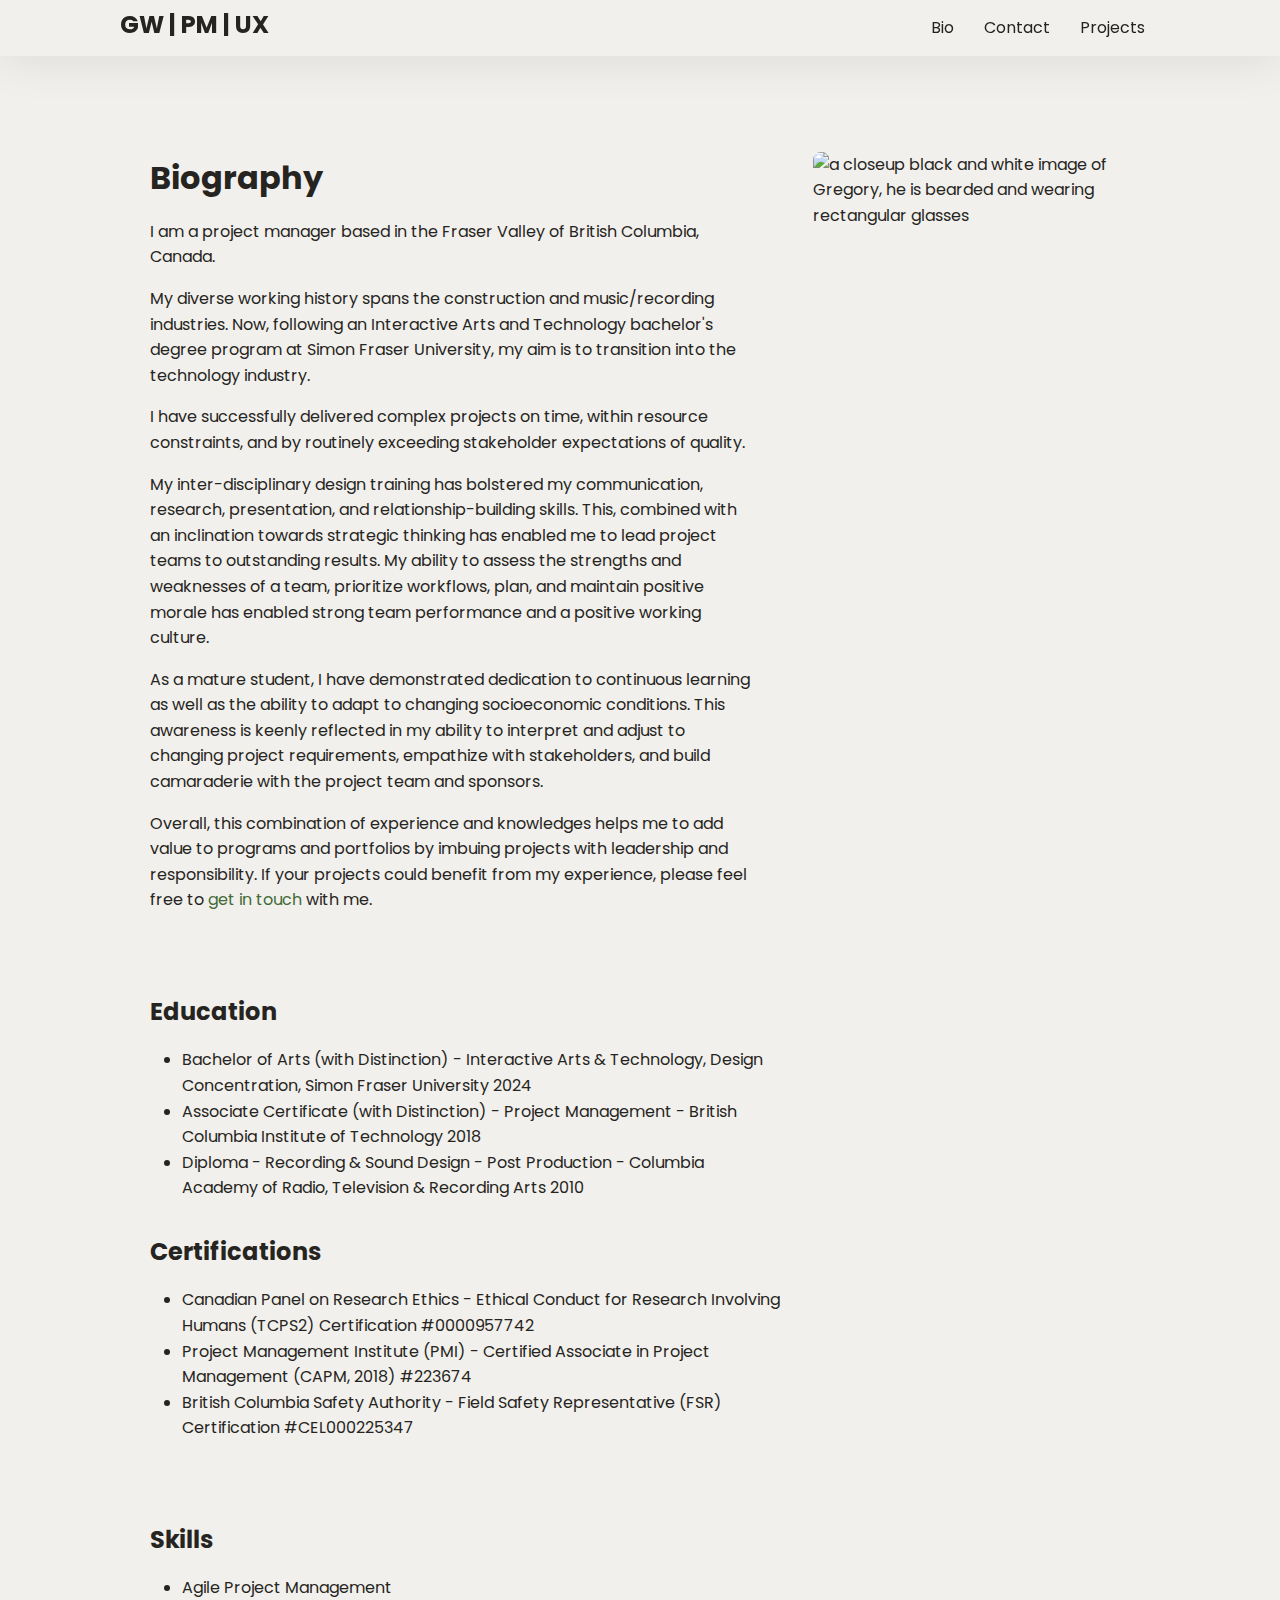
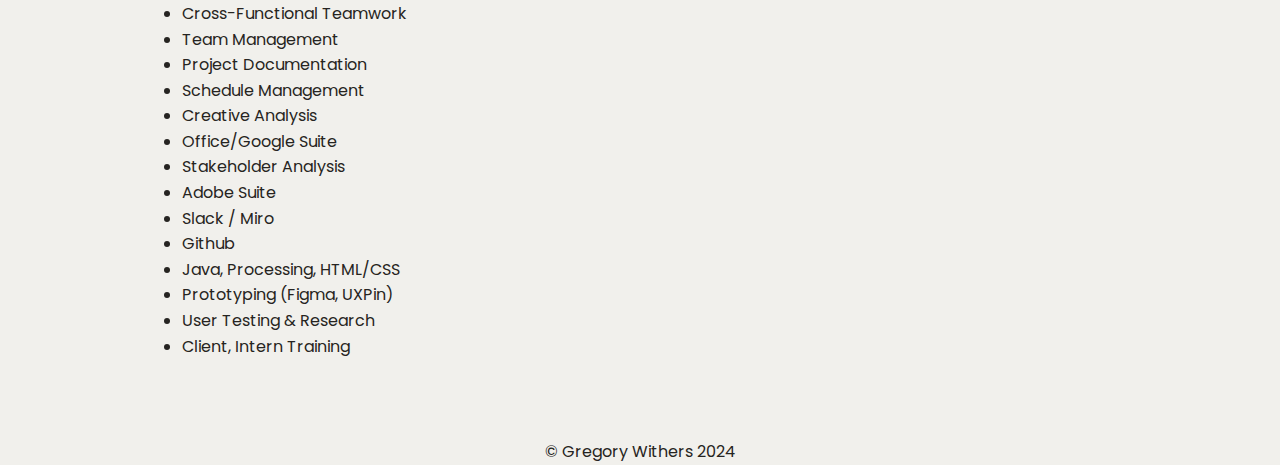
==== commit 0efa69d1: "update bio style and fix repeated word" ====
--- a/bio.html
+++ b/bio.html
@@ -5,7 +5,7 @@
     <meta http-equiv="X-UA-Compatible" content="IE=edge">
     <meta name="viewport" content="width=device-width, initial-scale=1.0">
 
-    <link rel="stylesheet" href="/css/style.css">
+    <link rel="stylesheet" href="css/style.css">
 
     <title>Bio - GW | PM | UX</title>
 </head>
@@ -48,29 +48,35 @@
 
     <!-- Main Content begins here -->
     <div class="container bio-grid">
+
+        <!-- Left side of the page -->
         <div class="left-column">
             <div class="container">
 
                 <div class="bio-box">
                 <h1>Biography</h1>
                 <p class="my-1">
-                    I am a project manager and UX designer based in the Lower Mainland of British Columbia, Canada. Specifically in Abbotsford BC.             
+                    I am a project manager based in the Fraser Valley of British Columbia, Canada.                 
                 </p>
 
                 <p class="my-1">
-                    Building off of experience in the construction industry and academic studies, I have a proven track record of successfully deliverying complex projects on time, within resource constraints, and by fulfilling requirements.
+                    My diverse working history spans the construction and music/recording industries. Now, following an Interactive Arts and Technology bachelor's degree program at Simon Fraser University, my aim is to transition into the technology industry.                 
                 </p>
 
                 <p class="my-1">
-                    My design training has bolstered my communication, presentation, and relationship-building skills. This, combined with an inclination towards strategic thinking and attention to detail have enabled me to lead project teams to outstanding results. My abilty to assess the strengths and weaknesses of a team, prioritize workflows, and provide motivation has enabled strong team performance and a positive work culture.
+                    I have successfully delivered complex projects on time, within resource constraints, and by routinely exceeding stakeholder expectations of quality.                 
                 </p>
 
                 <p class="my-1">
-                    As a mature student, I have demonstrated dedication to continuous learning as well as the abilty to adapt to changing socioeconomic conditions. This awareness is keenly reflected in my ability to interperent and adjust to changing project requirements, empathize with stakeholders, and build comraderie with the project team. 
+                    My inter-disciplinary design training has bolstered my communication, research, presentation, and relationship-building skills. This, combined with an inclination towards strategic thinking has enabled me to lead project teams to outstanding results. My ability to assess the strengths and weaknesses of a team, prioritize workflows, plan, and maintain positive morale has enabled strong team performance and a positive working culture.                 
                 </p>
 
                 <p class="my-1">
-                    Overall, I am dedicated project manager, solving problems using design thinking. This unique approach combines UX theory and hands-on experience to ensure every project is a success from start to finish. 
+                    As a mature student, I have demonstrated dedication to continuous learning as well as the ability to adapt to changing socioeconomic conditions. This awareness is keenly reflected in my ability to interpret and adjust to changing project requirements, empathize with stakeholders, and build camaraderie with the project team and sponsors.                
+                </p>
+
+                <p class="my-1">
+                    Overall, this combination of experience and knowledges helps me to add value to programs and portfolios by imbuing projects with leadership and responsibility. If your projects could benefit from my experience, please feel free to <a href="contact.html">get in touch</a> with me.  
                 </p>
             </div>
         </div>
@@ -81,54 +87,52 @@
 
                 <div class="my-1">
                     <ul>
-                        <li>Bachelor of Arts - Design - Interactive Arts & Technology, Simon Fraser University (ongoing)</li>
-                        <li>Associate Certificate - Project Management with Distinction - British Columbia Institute of Technology (BCIT)</li>
-                        <li>Diploma - Recording & Sound Design - Post Production - Columbia Academy of Radio, Television and Recording Arts</li>
+                        <li>Bachelor of Arts (with Distinction) - Interactive Arts & Technology, Design Concentration, Simon Fraser University 2024</li>
+                        <li>Associate Certificate (with Distinction) - Project Management - British Columbia Institute of Technology 2018</li>
+                        <li>Diploma - Recording & Sound Design - Post Production - Columbia Academy of Radio, Television & Recording Arts 2010</li>
                     </ul>
                 </div>
 
-                <h3>Certifications</h3>
+                <h2>Certifications</h2>
                 <div class="my-1">
                     <ul>
-                        <li>Project Management Institute (PMI) - Certified Associate in Project Management (CAPM) #223674</li>
+                        <li>Canadian Panel on Research Ethics - Ethical Conduct for Research Involving Humans (TCPS2) Certification #0000957742</li>
+                        <li>Project Management Institute (PMI) - Certified Associate in Project Management (CAPM, 2018) #223674</li>
                         <li>British Columbia Safety Authority - Field Safety Representative (FSR) Certification #CEL000225347</li>
                     </ul>
                 </div>
             </div>
         </div>
 
+            <!-- Skills, make sure to describe both hard and soft skills -->
             <div class="container">
                 <div class="bio-box">
                 <h2>Skills</h2>
 
                 <div class="my-1">
-                    As a project manager, I track the project schedule and enable communication between the project team and stakeholders using these platforms:
                     <ul>
-                        <li>Google Docs</li>
-                        <li>Discord</li>
-                        <li>Slack</li>
-                        <li>Office Suite</li>
-                        <li>Project Libre</li>
-                        <li>Figma</li>
-                        <li>Canva</li>
+                        <li>Agile Project Management</li>
+                        <li>Cross-Functional Teamwork</li>
+                        <li>Team Management</li>
+                        <li>Project Documentation</li>
+                        <li>Schedule Management</li>
+                        <li>Creative Analysis</li>
+                        <li>Office/Google Suite</li>
+                        <li>Stakeholder Analysis</li>
+                        <li>Adobe Suite</li>
+                        <li>Slack / Miro</li>
+                        <li>Github</li>
+                        <li>Java, Processing, HTML/CSS</li>
+                        <li>Prototyping (Figma, UXPin)</li>
+                        <li>User Testing & Research</li>
+                        <li>Client, Intern Training</li>
                     </ul> 
-                </div>
-
-                <div class="my-1">
-                    As a UX designer, use these plateforms to ideate and prototype user-centered designs:
-                    
-                    <ul>
-                        <li>Participatory Workshops</li>
-                        <li>Conduct User Research</li>
-                        <li>Adobe Suite</li>
-                        <li>Rhino</li>
-                        <li>Twinmotion</li>
-                    </ul>
                 </div>
             </div>
         </div>
     </div>
 
+        <!-- Right side of the page -->
         <div class="right-column">
 
             <img class="hero-image" src="img/greg/GW_close_portrait.jpg" alt="a closeup black and white image of Gregory, he is bearded and wearing rectangular glasses">
@@ -139,12 +143,12 @@
     <!-- Footer Content Here -->
     <footer class="container footer">
         <div>
-            &#169; Gregory Withers 2023 | <a href="citations.html">References</a> | <a href="styleguide.html">Style Guide</a> | <a href="https://github.com/electricBeard/portfolio">Git</a>
+            &#169; Gregory Withers 2024
         </div>
     </footer>
 
 <!-- JS HERE -->
-<script src="/js/observer.js"></script>
+<script src="js/observer.js"></script>
 
 </body>
 </html>--- a/css/style.css
+++ b/css/style.css
@@ -1 +1 @@
-@import"https://fonts.googleapis.com/css2?family=Poppins:wght@100;300;400;700;900&display=swap";@import"https://fonts.googleapis.com/css2?family=Open+Sans:wght@300;400;700&display=swap";*{box-sizing:border-box;margin:0;padding:0}body{background-color:#f3ead8;font-family:Poppins,Open Sans,Helvetica,Arial,sans-serif;line-height:1.6;color:#333}img{border-radius:8px;height:30rem;-o-object-fit:cover;object-fit:cover;-o-object-position:top;object-position:top;max-width:100%}a{text-decoration:none;color:#70823e}p{max-width:38rem}#projects{padding-top:100px;margin-top:-100px}#project1{padding-top:100px;margin-top:-100px}#project2{padding-top:100px;margin-top:-100px}.showcase{background-color:#f3ead8;color:#333;margin-bottom:6rem}.showcase nav{display:flex;align-items:center;justify-content:space-between}.showcase nav a{text-decoration:none;color:#333;transition:color .25s}.showcase nav a:hover{color:#70823e}.showcase nav ul{display:flex;list-style:none}.showcase nav li{padding:15px}.showcase .hero{padding-right:1.5rem;margin-right:5rem}.showcase .hero-image{height:300px;width:300px}.showcase-content{height:100vh;display:flex;align-items:center;justify-content:center;padding-bottom:7rem}.showcase-content img{width:50%}.showcase-content h1{font-size:50px;line-height:1.2;margin-bottom:.25rem}#sticky-header{position:fixed;top:0;left:0;width:100%;box-shadow:0 0 50px rgba(0,0,0,.1);z-index:1;background-color:#f3ead8;color:#333}#sticky-header nav{display:flex;align-items:center;justify-content:space-between}#sticky-header nav a{text-decoration:none;color:#333;transition:color .25s}#sticky-header nav a:hover{color:#70823e}#sticky-header nav ul{display:flex;list-style:none}#sticky-header nav li{padding:15px}.guide-grid{display:grid;grid-template-columns:1fr 1fr 1fr;-moz-column-gap:3rem;column-gap:3rem}.guide-grid .column,.guide-grid .right,.guide-grid .middle,.guide-grid .left{width:100%;display:flex;flex-direction:column;justify-content:flex-start;margin-top:1rem;margin-bottom:10rem;padding:0}.guide-grid .column p,.guide-grid .right p,.guide-grid .middle p,.guide-grid .left p{margin:1rem 0}.guide-grid .column .container,.guide-grid .right .container,.guide-grid .middle .container,.guide-grid .left .container{margin:0}.guide-grid .example-showcase{background-color:#f3ead8;color:#333;display:flex;flex-direction:column;height:40%}.guide-grid .example-showcase .logo{margin-top:1rem;margin-bottom:1rem}.guide-grid .example-showcase nav{display:flex;flex-direction:column;align-items:left;justify-content:space-between}.guide-grid .example-showcase nav a{text-decoration:none;color:#333;transition:color .25s}.guide-grid .example-showcase nav a:hover{color:#70823e}.guide-grid .example-showcase nav ul{display:flex;flex-direction:column;align-items:left;list-style:none}.guide-grid .example-showcase nav li{padding:0}.font-box{display:flex;flex-direction:column;align-items:left;justify-self:flex-start}.example-font-1{font-family:Poppins}.example-font-2{font-family:Open Sans}.example-font-3{font-family:Helvetica}.example-font-4{font-family:Arial}.example-colour-0,.example-colour-6,.example-colour-5,.example-colour-4,.example-colour-3,.example-colour-2,.example-colour-1{background-color:gray;border-radius:8px;padding:1rem;margin:.5rem 0}.example-colour-1{background-color:#70823e}.example-colour-2{background-color:#dfcf99}.example-colour-3{background-color:#e0b44a}.example-colour-4{background-color:#d8853f}.example-colour-5{background-color:#f3ead8}.example-colour-6{background-color:#866c5a}.example-list{padding:0;margin-left:0;display:flex;flex-direction:column;justify-content:left;align-items:left}.example-nav a{text-decoration:none;color:#333;transition:color .25s}.example-nav a:hover{color:#70823e}.bio-grid{display:grid;grid-template-columns:2fr 1fr}.project-grid{display:grid;grid-template-columns:1fr 1fr;-moz-column-gap:2rem;column-gap:2rem;margin-bottom:10rem}.project-grid .column,.project-grid .guide-grid .left,.guide-grid .project-grid .left,.project-grid .guide-grid .middle,.guide-grid .project-grid .middle,.project-grid .guide-grid .right,.guide-grid .project-grid .right{display:flex;flex-direction:column;justify-content:center;align-items:center;margin-bottom:3rem}.project-title{text-align:center;margin-bottom:1rem}.project-flow{display:flex;flex-direction:column;margin-bottom:6rem}.project-flow .flow-row{display:grid;grid-template-columns:1fr 1fr;-moz-column-gap:2rem;column-gap:2rem;margin-bottom:2rem;align-items:center}.thumb{justify-content:center;max-width:450px;transition:transform .5s}.thumb:hover{transform:scale(0.95)}.slideshow-container{max-width:1000px;position:relative;margin:auto}.mySlides1,.mySlides2,.mySlides3,.mySlides4,.mySlides5,.mySlides6,.mySlides7,.mySlides8{display:none}.prev,.next{cursor:pointer;position:absolute;top:50%;width:auto;margin-top:-22px;padding:16px;color:#fff;font-size:2rem;font-weight:bold;transition:.6s ease;border-radius:0 3px 3px 0;-webkit-user-select:none;-moz-user-select:none;user-select:none}.next{right:0;border-radius:3px 0 0 3px}.prev:hover,.next:hover{background-color:#f1f1f1;color:#000}.text{color:#f2f2f2;padding:8px 12px;position:absolute;bottom:8px;width:100%;text-align:center}.dot{cursor:pointer;height:15px;width:15px;margin:0 2px;background-color:#bbb;border-radius:50%;display:inline-block;transition:background-color .6s ease}.active,.dot:hover{background-color:#717171}.fade{animation-name:fade;animation-duration:1.5s}@keyframes fade{from{opacity:.4}to{opacity:1}}.bio-box{margin-bottom:5rem}.bio-box ul{margin-left:2rem;margin-bottom:2rem}.video-box{display:flex;flex-direction:column;position:relative;overflow:hidden;width:100%;padding-top:56.25%;margin-bottom:5rem}iframe{position:absolute;top:0;left:0;bottom:0;right:0;width:100%;height:100%}.social-links{display:flex;justify-content:space-between;width:75%}.container{max-width:1100px;padding:0 30px;margin:0 auto;overflow:auto}.container .contact-info{display:flex;flex-direction:column;justify-content:space-between;align-items:center}textarea{width:100%;padding:20px 20px}.text-entry{width:75%;margin-top:1rem;margin-bottom:15rem}footer{text-align:center}#pixel-to-watch{position:absolute;width:1px;height:1px;top:100px;left:0}.references{margin-bottom:5rem}.m-1{margin:1rem}.my-1{margin:1rem 0}.p-1{padding:1rem}.py-1{padding:1rem 0}.m-2{margin:2rem}.my-2{margin:2rem 0}.p-2{padding:2rem}.py-2{padding:2rem 0}.m-3{margin:3rem}.my-3{margin:3rem 0}.p-3{padding:3rem}.py-3{padding:3rem 0}.m-4{margin:4rem}.my-4{margin:4rem 0}.p-4{padding:4rem}.py-4{padding:4rem 0}.m-5{margin:5rem}.my-5{margin:5rem 0}.p-5{padding:5rem}.py-5{padding:5rem 0}.btn-tertiary,.btn-secondary,.btn-primary{display:inline-block;border-radius:5px;padding:8px 20px;margin:3px;max-width:500px;transition:transform .5s}.btn-tertiary:hover,.btn-secondary:hover,.btn-primary:hover{transform:scale(0.95);cursor:pointer}.btn-primary{background-color:#70823e;color:#fff}.btn-secondary{background-color:#94ab52;color:#fff}.btn-tertiary{background-color:#b0c17e;color:#fff}.btn-stack{display:flex;flex-direction:row;justify-content:flex-start;align-items:start}.img-link{-o-object-fit:cover;object-fit:cover;width:200px;height:200px;border-radius:50%;transition:transform .5s}.img-link:hover{transform:scale(0.95)}.image-link-box{display:flex;justify-content:flex-start;align-items:center}@media(max-width: 700px){.showcase .logo{white-space:nowrap}.showcase nav{display:flex;flex-direction:column}.showcase .hero{padding-left:0;padding-right:0;margin-left:0;margin-right:0}.showcase .hero .myRole{margin-top:1rem}.showcase .btn-stack{margin-top:4rem}.showcase-content{text-align:center}.showcase-content img{display:none}.btn-stack{display:flex;flex-direction:column;justify-content:space-evenly;align-items:center}.btn-primary,.btn-secondary,.btn-tertiary{width:100%}.guide-grid{display:grid;grid-template-columns:1fr}.social-links{flex-direction:column;justify-content:space-around;align-items:center;height:250px}}@media(max-width: 800px){.project-flow{display:flex;flex-direction:column;margin-bottom:6rem}.project-flow .flow-row{display:grid;grid-template-columns:1fr;-moz-column-gap:2rem;column-gap:2rem;margin-bottom:2rem}.bio-grid{display:grid;grid-template-columns:1fr}.hero-image{display:none}}@media(max-width: 950px){.project-grid{display:flex;flex-direction:column}}/*# sourceMappingURL=style.css.map */+@import"https://fonts.googleapis.com/css2?family=Poppins:wght@100;300;400;700;900&display=swap";@import"https://fonts.googleapis.com/css2?family=Open+Sans:wght@300;400;700&display=swap";*{box-sizing:border-box;margin:0;padding:0}body{background-color:#f1f0ec;font-family:Poppins,Open Sans,Helvetica,Arial,sans-serif;line-height:1.6;color:#262421}img{border-radius:8px;height:30rem;-o-object-fit:cover;object-fit:cover;-o-object-position:top;object-position:top;max-width:100%}a{background:linear-gradient(#416B38 0 0) bottom left/var(--underline-width, 0%) .1em no-repeat;color:#416b38;text-decoration:none;transition:background-size .5s}a:hover{--underline-width: 100%}p{max-width:38rem}#projects{padding-top:100px;margin-top:-100px}#project1{padding-top:100px;margin-top:-100px}#project2{padding-top:100px;margin-top:-100px}.showcase{background-color:#f1f0ec;color:#262421;margin-bottom:6rem}.showcase nav{display:flex;align-items:center;justify-content:space-between}.showcase nav a{text-decoration:none;color:#262421;transition:color .25s}.showcase nav a:hover{color:#416b38}.showcase nav a:hover{--underline-width: 0}.showcase nav ul{display:flex;list-style:none}.showcase nav li{padding:15px}.showcase nav .logo{font-family:Poppins,Open Sans,Helvetica,Arial,sans-serif;font-weight:bold;font-size:1.5rem;line-height:1.2;margin-bottom:.25rem}.showcase .hero{padding-right:1.5rem;margin-right:5rem}.showcase .hero-image{height:300px;width:300px}.showcase-content{height:100vh;display:flex;align-items:center;justify-content:center;padding-bottom:7rem}.showcase-content img{width:50%}#sticky-header{position:fixed;top:0;left:0;width:100%;box-shadow:0 0 50px rgba(0,0,0,.1);z-index:1;background-color:#f1f0ec;color:#262421}#sticky-header nav{display:flex;align-items:center;justify-content:space-between}#sticky-header nav a{text-decoration:none;color:#262421;transition:color .25s}#sticky-header nav a:hover{color:#416b38}#sticky-header nav ul{display:flex;list-style:none}#sticky-header nav li{padding:15px}.guide-grid{display:grid;grid-template-columns:1fr 1fr 1fr;-moz-column-gap:3rem;column-gap:3rem}.guide-grid .column,.guide-grid .right,.guide-grid .middle,.guide-grid .left{width:100%;display:flex;flex-direction:column;justify-content:flex-start;margin-top:1rem;margin-bottom:10rem;padding:0}.guide-grid .column p,.guide-grid .right p,.guide-grid .middle p,.guide-grid .left p{margin:1rem 0}.guide-grid .column .container,.guide-grid .right .container,.guide-grid .middle .container,.guide-grid .left .container{margin:0}.guide-grid .example-showcase{background-color:#f1f0ec;color:#262421;display:flex;flex-direction:column;height:40%}.guide-grid .example-showcase .logo{margin-top:1rem;margin-bottom:1rem}.guide-grid .example-showcase nav{display:flex;flex-direction:column;align-items:start;justify-content:space-between}.guide-grid .example-showcase nav a{text-decoration:none;color:#262421;transition:color .25s}.guide-grid .example-showcase nav a:hover{color:#416b38}.guide-grid .example-showcase nav ul{display:flex;flex-direction:column;align-items:start;list-style:none}.guide-grid .example-showcase nav li{padding:0}.font-box{display:flex;flex-direction:column;align-items:start;justify-self:flex-start}.example-font-1{font-family:Poppins}.example-font-2{font-family:Open Sans}.example-font-3{font-family:Helvetica}.example-font-4{font-family:Arial}.example-colour-0,.example-colour-6,.example-colour-5,.example-colour-4,.example-colour-3,.example-colour-2,.example-colour-1{background-color:gray;border-radius:8px;padding:1rem;margin:.5rem 0}.example-colour-1{background-color:#416b38}.example-colour-2{background-color:#dfcf99}.example-colour-3{background-color:#e0b44a}.example-colour-4{background-color:#d8853f}.example-colour-5{background-color:#f1f0ec}.example-colour-6{background-color:#866c5a}.example-list{padding:0;margin-left:0;display:flex;flex-direction:column;justify-content:left;align-items:start}.example-nav a{text-decoration:none;color:#262421;transition:color .25s}.example-nav a:hover{color:#416b38}.example-nav:hover{--underline-width: 0}.example-h1{font-family:Poppins,Open Sans,Helvetica,Arial,sans-serif;font-weight:bold;font-size:2rem;line-height:1.2;margin-bottom:.25rem}.example-logo{font-family:Poppins,Open Sans,Helvetica,Arial,sans-serif;font-weight:bold;font-size:1.5rem;line-height:1.2;margin-bottom:.25rem}.bio-grid{display:grid;grid-template-columns:2fr 1fr}.project-grid{display:grid;grid-template-columns:1fr 1fr;-moz-column-gap:2rem;column-gap:2rem;margin-bottom:10rem}.project-grid .column,.project-grid .guide-grid .left,.guide-grid .project-grid .left,.project-grid .guide-grid .middle,.guide-grid .project-grid .middle,.project-grid .guide-grid .right,.guide-grid .project-grid .right{display:flex;flex-direction:column;justify-content:center;align-items:center;margin-bottom:3rem}.project-title{text-align:center;margin-bottom:1rem}.project-flow{display:flex;flex-direction:column;margin-bottom:6rem}.project-flow .flow-row{display:grid;grid-template-columns:1fr 1fr;-moz-column-gap:2rem;column-gap:2rem;margin-bottom:2rem;align-items:center}.project-flow .flow-row h4{position:relative;bottom:-1rem}.thumb{justify-content:center;max-width:450px;transition:transform .5s}.thumb:hover{transform:scale(0.95);--underline-width: 0}.thumb-link:hover{--underline-width: 0}.slideshow-container{max-width:1000px;position:relative;margin:auto}.mySlides1,.mySlides2,.mySlides3,.mySlides4,.mySlides5,.mySlides6,.mySlides7,.mySlides8{display:none}.prev,.next{cursor:pointer;position:absolute;top:50%;width:auto;margin-top:-22px;padding:16px;color:#fff;font-size:2rem;font-weight:bold;transition:.6s ease;border-radius:0 3px 3px 0;-webkit-user-select:none;-moz-user-select:none;user-select:none}.next{right:0;border-radius:3px 0 0 3px}.prev:hover,.next:hover{background-color:#f1f1f1;color:#000;--underline-width: 0}.text{color:#f2f2f2;padding:8px 12px;position:absolute;bottom:8px;width:100%;text-align:center}.bio-box{margin-bottom:5rem}.bio-box ul{margin-left:2rem;margin-bottom:2rem}.video-box{display:flex;flex-direction:column;position:relative;overflow:hidden;width:100%;padding-top:56.25%;margin-bottom:5rem}iframe{position:absolute;top:0;left:0;bottom:0;right:0;width:100%;height:100%}.social-links{display:flex;flex-direction:column;justify-content:space-around;align-items:center;height:250px}.modal{display:flex;flex-direction:column;justify-content:center;gap:.4rem;max-width:400px;padding:1.3rem;min-height:250px;position:absolute;left:50%;top:55%;transform:translate(-50%, -50%);z-index:2;background-color:#f1f0ec;border-radius:15px}.modal .flex{display:flex;align-items:center;justify-content:space-between}.modal input{padding:.7rem 1rem;border:1px solid #ddd;border-radius:5px;font-size:.9em}.modal p{margin:1rem 0}button{background-color:#416b38;color:#fff;border:none}.btn-ok{display:inline-block;padding:.8rem 1.4rem;font-weight:400;background-color:#416b38;color:#fff;border-radius:5px;text-align:center;font-size:1em}.btn-close{background-color:#e0b44a}.overlay{position:fixed;top:0;bottom:0;left:0;right:0;width:100%;height:100%;background:rgba(0,0,0,.5);-webkit-backdrop-filter:blur(3px);backdrop-filter:blur(3px);z-index:1}.hidden{display:none}.container{max-width:1100px;padding:0 30px;margin:0 auto;overflow:auto}.container .contact-info{display:flex;flex-direction:column;justify-content:space-between;align-items:center}textarea{width:100%;padding:20px 20px}.text-entry{width:75%;margin-top:1rem;margin-bottom:15rem}footer{text-align:center}#pixel-to-watch{position:absolute;width:1px;height:1px;top:100px;left:0}.references{margin-bottom:5rem}.m-1{margin:1rem}.my-1{margin:1rem 0}.p-1{padding:1rem}.py-1{padding:1rem 0}.m-2{margin:2rem}.my-2{margin:2rem 0}.p-2{padding:2rem}.py-2{padding:2rem 0}.m-3{margin:3rem}.my-3{margin:3rem 0}.p-3{padding:3rem}.py-3{padding:3rem 0}.m-4{margin:4rem}.my-4{margin:4rem 0}.p-4{padding:4rem}.py-4{padding:4rem 0}.m-5{margin:5rem}.my-5{margin:5rem 0}.p-5{padding:5rem}.py-5{padding:5rem 0}.btn-tertiary,.btn-secondary,.btn-primary,button{display:inline-block;font-family:Poppins,Open Sans,Helvetica,Arial,sans-serif;border-radius:5px;padding:8px 20px;margin:3px;max-width:500px;transition:transform .5s}.btn-tertiary:hover,.btn-secondary:hover,.btn-primary:hover,button:hover{transform:scale(0.95);cursor:pointer;--underline-width: 0}.btn-primary{background-color:#416b38;color:#fff}.btn-secondary{background-color:#59934d;color:#fff}.btn-tertiary{background-color:#7bb46f;color:#fff}.btn-stack{display:flex;flex-direction:row;justify-content:flex-start;align-items:start}.button-box{max-width:75%}.img-link{-o-object-fit:cover;object-fit:cover;max-width:200px;max-height:200px;transition:transform .5s}.img-link:hover{transform:scale(0.95);--underline-width: 0}@media(max-width: 500px){.thumb{max-width:100%}.contact-title{display:flex;justify-content:center;align-items:center;min-width:300px}}@media(max-width: 700px){.showcase .logo{white-space:nowrap}.showcase nav{display:flex;flex-direction:column}.showcase .hero{padding-left:0;padding-right:0;margin-left:0;margin-right:0}.showcase .hero .myRole{margin-top:1rem}.showcase .btn-stack{margin-top:4rem}.showcase-content{text-align:center}.showcase-content img{display:none}.btn-stack{display:flex;flex-direction:column;justify-content:space-evenly;align-items:center}.btn-primary,.btn-secondary,.btn-tertiary{width:100%}.guide-grid{display:grid;grid-template-columns:1fr}.social-links{flex-direction:column;justify-content:space-around;align-items:center;height:250px}}@media(max-width: 800px){.project-flow{display:flex;flex-direction:column;margin-bottom:6rem}.project-flow .flow-row{display:grid;grid-template-columns:1fr;-moz-column-gap:2rem;column-gap:2rem;margin-bottom:2rem}.bio-grid{display:grid;grid-template-columns:1fr}.hero-image{display:none}}@media(max-width: 950px){.project-grid{display:flex;flex-direction:column}}/*# sourceMappingURL=style.css.map */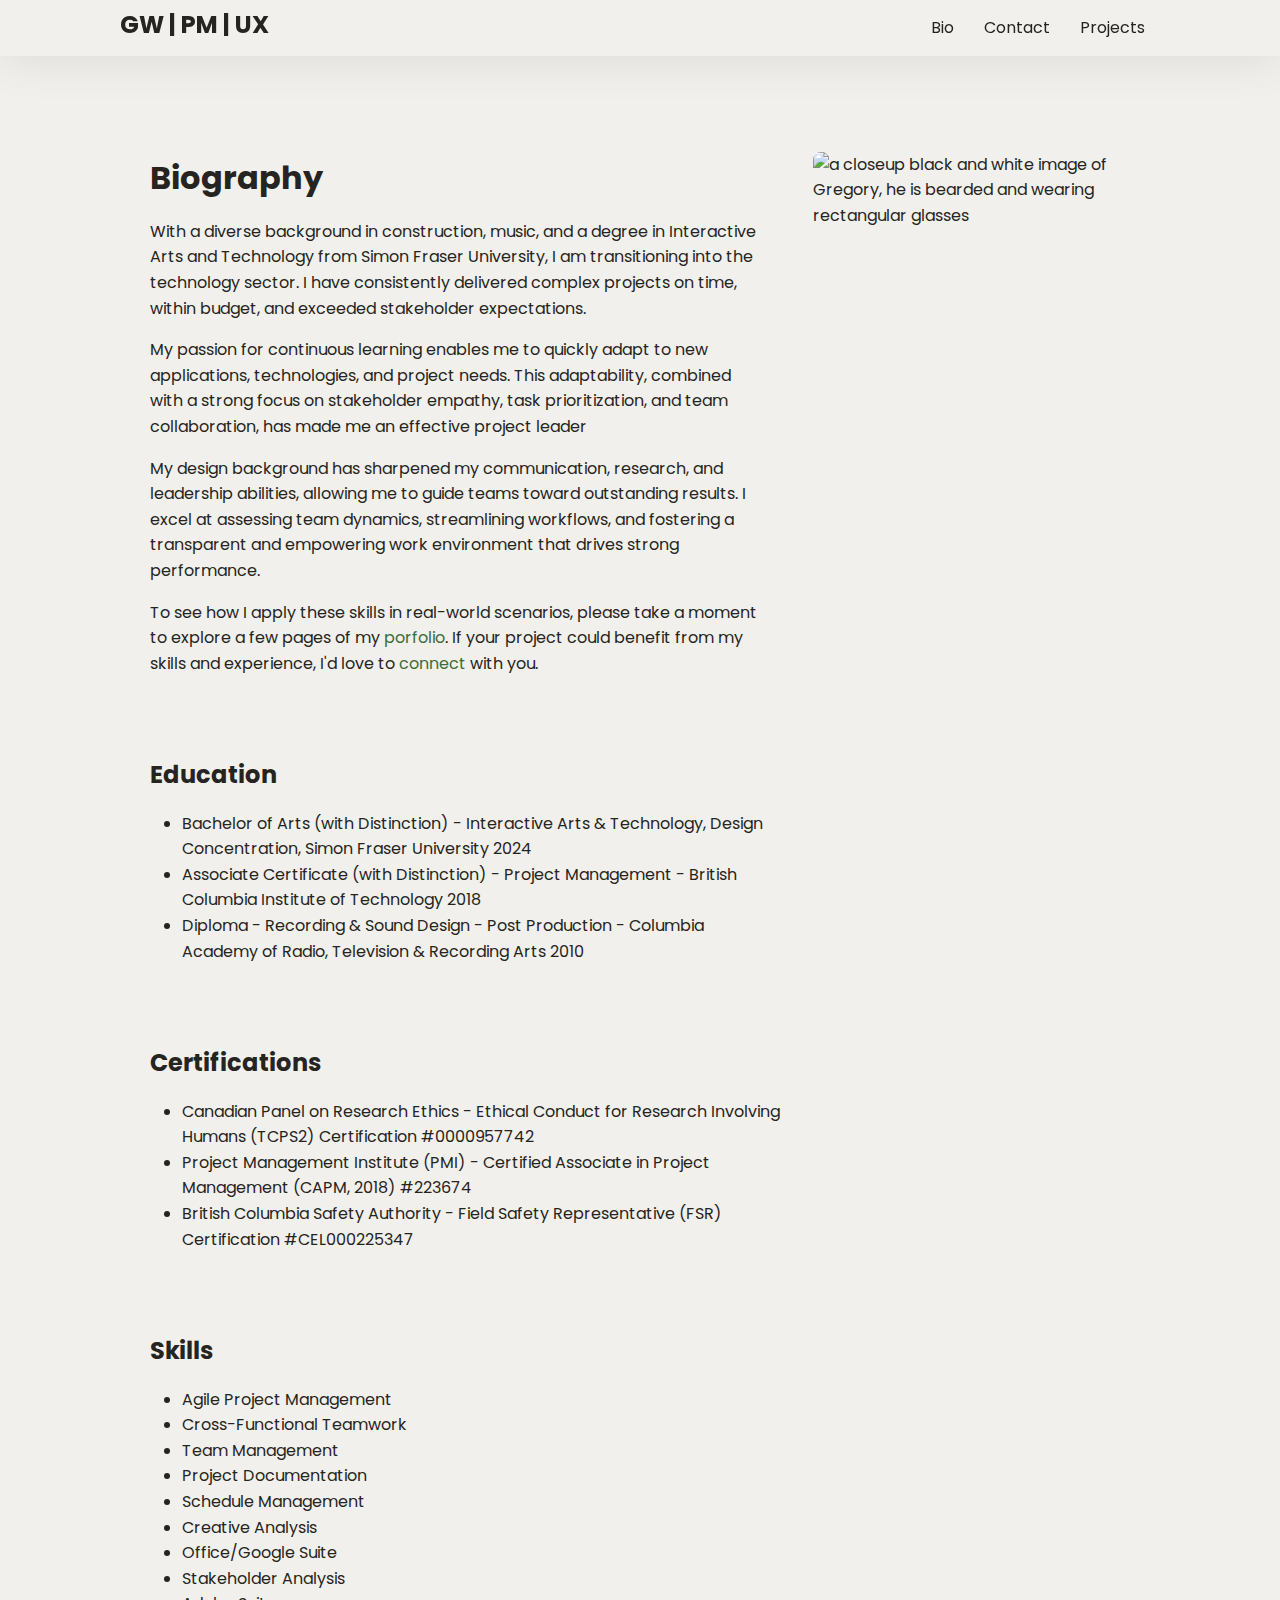
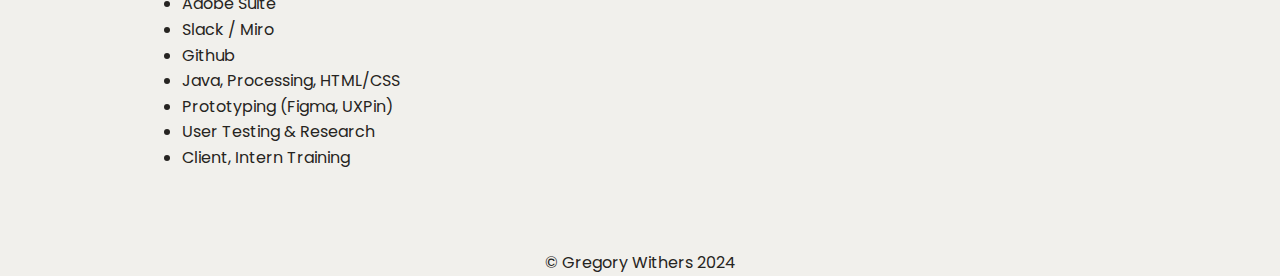
==== commit 5041ada3: "update pdf link on all pages" ====
--- a/bio.html
+++ b/bio.html
@@ -22,7 +22,7 @@
                 <ul>
                     <li><a href="bio.html">Bio</a></li>
                     <li><a href="contact.html">Contact</a></li>
-                    <li><a href="index.html#projects">Projects</a></li>
+                    <li><a href="references/Gregory Withers - PORTFOLIO PM & UXR - October 2024_compressed.pdf" target="_blank">Projects</a></li>
                 </ul>
             </nav>
         </div>
@@ -36,7 +36,7 @@
                     <ul>
                         <li><a href="bio.html">Bio</a></li>
                         <li><a href="contact.html">Contact</a></li>
-                        <li><a href="index.html#projects">Projects</a></li>
+                        <li><a href="references/Gregory Withers - PORTFOLIO PM & UXR - October 2024_compressed.pdf" target="_blank">Projects</a></li>
                     </ul>
                 </nav>
             </div>
@@ -55,54 +55,63 @@
 
                 <div class="bio-box">
                 <h1>Biography</h1>
+
                 <p class="my-1">
-                    I am a project manager based in the Fraser Valley of British Columbia, Canada.                 
+                    With a diverse background in construction, music, and a degree in Interactive Arts
+                    and Technology from Simon Fraser University, I am transitioning into the technology
+                    sector. I have consistently delivered complex projects on time, within budget, and
+                    exceeded stakeholder expectations.                                    
                 </p>
 
                 <p class="my-1">
-                    My diverse working history spans the construction and music/recording industries. Now, following an Interactive Arts and Technology bachelor's degree program at Simon Fraser University, my aim is to transition into the technology industry.                 
+                    My passion for continuous learning enables me to quickly adapt to new
+                    applications, technologies, and project needs. This adaptability, combined with a
+                    strong focus on stakeholder empathy, task prioritization, and team collaboration,
+                    has made me an effective project leader                
                 </p>
 
                 <p class="my-1">
-                    I have successfully delivered complex projects on time, within resource constraints, and by routinely exceeding stakeholder expectations of quality.                 
+                    My design background has sharpened my communication, research, and
+                    leadership abilities, allowing me to guide teams toward outstanding results. I excel
+                    at assessing team dynamics, streamlining workflows, and fostering a transparent
+                    and empowering work environment that drives strong performance.                                    
                 </p>
 
                 <p class="my-1">
-                    My inter-disciplinary design training has bolstered my communication, research, presentation, and relationship-building skills. This, combined with an inclination towards strategic thinking has enabled me to lead project teams to outstanding results. My ability to assess the strengths and weaknesses of a team, prioritize workflows, plan, and maintain positive morale has enabled strong team performance and a positive working culture.                 
-                </p>
-
-                <p class="my-1">
-                    As a mature student, I have demonstrated dedication to continuous learning as well as the ability to adapt to changing socioeconomic conditions. This awareness is keenly reflected in my ability to interpret and adjust to changing project requirements, empathize with stakeholders, and build camaraderie with the project team and sponsors.                
-                </p>
-
-                <p class="my-1">
-                    Overall, this combination of experience and knowledges helps me to add value to programs and portfolios by imbuing projects with leadership and responsibility. If your projects could benefit from my experience, please feel free to <a href="contact.html">get in touch</a> with me.  
+                    To see how I apply these skills in real-world scenarios, please take a moment to
+                    explore a few pages of my <a href="references/Gregory Withers - PORTFOLIO PM & UXR - October 2024_compressed.pdf" target="_blank">porfolio</a>. If your project could benefit from my skills and
+                    experience, I'd love to <a href="contact.html">connect</a> with you.
                 </p>
             </div>
         </div>
 
             <div class="container">
                 <div class="bio-box">
-                <h2>Education</h2>
+                    <h2>Education</h2>
 
-                <div class="my-1">
-                    <ul>
-                        <li>Bachelor of Arts (with Distinction) - Interactive Arts & Technology, Design Concentration, Simon Fraser University 2024</li>
-                        <li>Associate Certificate (with Distinction) - Project Management - British Columbia Institute of Technology 2018</li>
-                        <li>Diploma - Recording & Sound Design - Post Production - Columbia Academy of Radio, Television & Recording Arts 2010</li>
-                    </ul>
-                </div>
-
-                <h2>Certifications</h2>
-                <div class="my-1">
-                    <ul>
-                        <li>Canadian Panel on Research Ethics - Ethical Conduct for Research Involving Humans (TCPS2) Certification #0000957742</li>
-                        <li>Project Management Institute (PMI) - Certified Associate in Project Management (CAPM, 2018) #223674</li>
-                        <li>British Columbia Safety Authority - Field Safety Representative (FSR) Certification #CEL000225347</li>
-                    </ul>
+                    <div class="my-1">
+                        <ul>
+                            <li>Bachelor of Arts (with Distinction) - Interactive Arts & Technology, Design Concentration, Simon Fraser University 2024</li>
+                            <li>Associate Certificate (with Distinction) - Project Management - British Columbia Institute of Technology 2018</li>
+                            <li>Diploma - Recording & Sound Design - Post Production - Columbia Academy of Radio, Television & Recording Arts 2010</li>
+                        </ul>
+                    </div>
                 </div>
             </div>
-        </div>
+
+            <div class="container">
+                <div class="bio-box">
+                    <h2>Certifications</h2>
+
+                        <div class="my-1">
+                            <ul>
+                                <li>Canadian Panel on Research Ethics - Ethical Conduct for Research Involving Humans (TCPS2) Certification #0000957742</li>
+                                <li>Project Management Institute (PMI) - Certified Associate in Project Management (CAPM, 2018) #223674</li>
+                                <li>British Columbia Safety Authority - Field Safety Representative (FSR) Certification #CEL000225347</li>
+                            </ul>
+                    </div>
+                </div>
+            </div>
 
             <!-- Skills, make sure to describe both hard and soft skills -->
             <div class="container">
